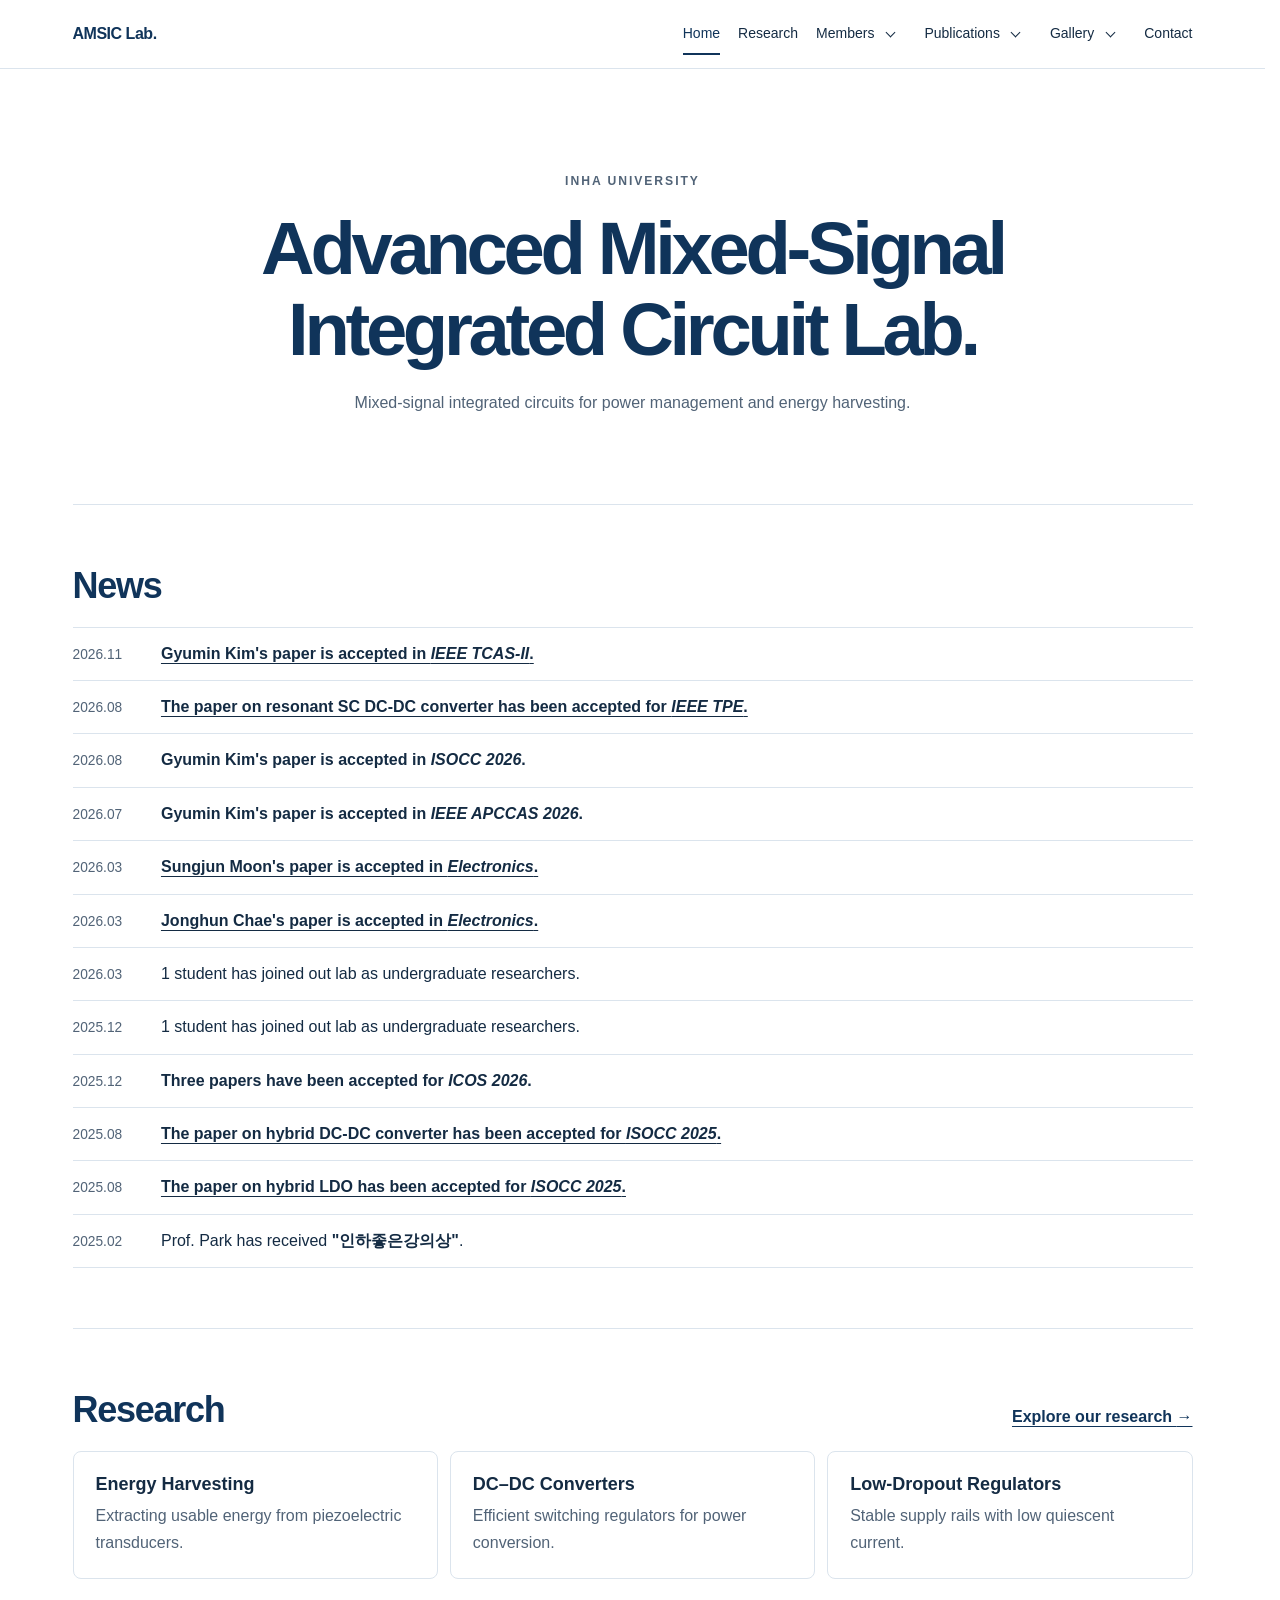
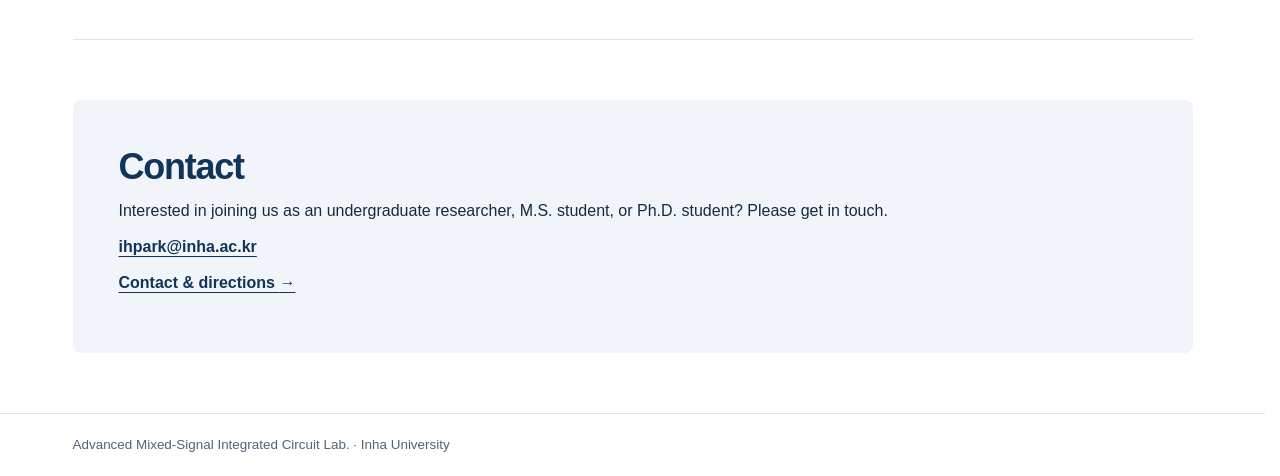
==== index.html @ ea9d86cf "Update index.html" ====
<!doctype html>
<html lang="en">
<head>
  <meta charset="utf-8">
  <meta name="viewport" content="width=device-width, initial-scale=1">
  <title>Advanced Mixed-Signal Integrated Circuit Lab. | Inha University</title>
  <!-- styles.css는 모든 페이지의 디자인, menu.js는 드롭다운 닫기 동작을 담당합니다. -->
  <link rel="stylesheet" href="styles.css">
  <script src="menu.js" defer></script>
</head>
<body>
  <a class="skip-link" href="#main">Skip to content</a>
  <!-- 공통 상단 메뉴. 메뉴를 바꿀 때는 각 HTML의 이 부분을 함께 수정하세요. -->
  <header class="header">
    <div class="container header-inner">
      <a class="brand" href="index.html">AMSIC Lab.</a>
      <nav class="nav" aria-label="Main navigation">
        <a href="index.html" class="nav-link is-active" aria-current="page">Home</a>
        <a href="research.html" class="nav-link">Research</a>
          <!-- 메뉴 이름의 href는 기본 페이지, details 안의 링크는 화살표를 눌렀을 때 나오는 목록입니다. -->
          <div class="nav-group">
            <a href="professor.html" class="nav-link">Members</a>
            <details>
              <summary aria-label="Members submenu"></summary>
              <div class="dropdown">
              <a href="professor.html">Professor</a>
              <a href="students.html">Students</a>
              <a href="alumni.html">Alumni</a>
              </div>
            </details>
          </div>
          <div class="nav-group">
            <a href="papers.html" class="nav-link">Publications</a>
            <details>
              <summary aria-label="Publications submenu"></summary>
              <div class="dropdown">
              <a href="papers.html">Papers</a>
              <a href="patents.html">Patents</a>
              </div>
            </details>
          </div>
          <div class="nav-group">
            <a href="team-gallery.html" class="nav-link">Gallery</a>
            <details>
              <summary aria-label="Gallery submenu"></summary>
              <div class="dropdown">
              <a href="team-gallery.html">Team Gallery</a>
              <a href="chip-gallery.html">Chip Gallery</a>
              </div>
            </details>
          </div>
        <a class="nav-link" href="contact.html">Contact</a>
      </nav>
    </div>
  </header>

  <main id="main">
    <!-- 홈 첫 화면. h1은 연구실 이름, br은 줄바꿈, 아래 p는 한 줄 소개입니다. -->
    <section class="hero" aria-labelledby="lab-title">
      <div class="container">
        <p class="affiliation">Inha University</p>
        <h1 id="lab-title">Advanced Mixed-Signal<br>Integrated Circuit Lab.</h1>
        <p class="intro">Mixed-signal integrated circuits for power management and energy harvesting.</p>
      </div>
    </section>

    <section class="container section" aria-labelledby="news-title">
      <div class="section-heading"><h2 id="news-title">News</h2></div>
      <!-- ★★★★★★★★★★★★★★★★ News 수정 위치 ★★★★★★★★★★★★★★★★
          <li>가 news의 한 줄입니다. 
          소식으로 바꿀 때 아래 <li>부터 </li>까지 복사해서 맨 위에 추가하면 됩니다. 
          <span>은 날짜, href=""는 연결주소, 글자에서 볼드체는 <strong>, 기울임은 <em> 입니다. -->
      <ul class="news">
        
        <li>
          <span>2026.11</span>
          <a href="https://ieeexplore.ieee.org/document/11782431"
             target="_blank"
             rel="noopener noreferrer">
            <strong>Gyumin Kim's paper is accepted in <em>IEEE TCAS-II</em>.</strong>
          </a>
        </li>
      
        <li>
          <span>2026.08</span>
          <a href="https://ieeexplore.ieee.org/document/11662140"
             target="_blank"
             rel="noopener noreferrer">
            <strong>The paper on resonant SC DC-DC converter has been accepted for <em>IEEE TPE</em>.</strong>
          </a>
        </li>
      
        <li>
          <span>2026.08</span>
          <!-- <a href="https://www.google.com/"
             target="_blank"
             rel="noopener noreferrer">  -->
            <strong>Gyumin Kim's paper is accepted in <em>ISOCC 2026</em>.</strong>
          </a>
        </li>

        <li>
          <span>2026.07</span>
          <!-- <a href="https://www.google.com/"
             target="_blank"
             rel="noopener noreferrer">  -->
            <strong>Gyumin Kim's paper is accepted in <em>IEEE APCCAS 2026</em>.</strong>
          </a>
        </li>

        <li>
          <span>2026.03</span>
          <a href="https://www.mdpi.com/2079-9292/15/6/1304"
             target="_blank"
             rel="noopener noreferrer">
            <strong>Sungjun Moon's paper is accepted in <em>Electronics</em>.</strong>
          </a>
        </li>

        <li>
          <span>2026.03</span>
          <a href="https://www.mdpi.com/2079-9292/15/6/1190"
             target="_blank"
             rel="noopener noreferrer">
            <strong>Jonghun Chae's paper is accepted in <em>Electronics</em>.</strong>
          </a>
        </li>

        <li>
          <span>2026.03</span>
            1 student has joined out lab as undergraduate researchers.
          </a>
        </li>

        <li>
          <span>2025.12</span>
            1 student has joined out lab as undergraduate researchers.
          </a>
        </li>

        <li>
          <span>2025.12</span>
          <!-- <a href="https://www.google.com/"
             target="_blank"
             rel="noopener noreferrer">  -->
            <strong>Three papers have been accepted for <em>ICOS 2026</em>.</strong>
          </a>
        </li>

        <li>
          <span>2025.08</span>
          <a href="https://ieeexplore.ieee.org/document/11329753"
             target="_blank"
             rel="noopener noreferrer">
            <strong>The paper on hybrid DC-DC converter has been accepted for <em>ISOCC 2025</em>.</strong>
          </a>
        </li>
        
        <li>
          <span>2025.08</span>
          <a href="https://ieeexplore.ieee.org/document/11330020"
             target="_blank"
             rel="noopener noreferrer">
            <strong>The paper on hybrid LDO has been accepted for <em>ISOCC 2025</em>.</strong>
          </a>
        </li>

        <li>
          <span>2025.02</span>
          <!-- <a href="https://www.google.com/"
             target="_blank"
             rel="noopener noreferrer">  -->
            Prof. Park has received <strong>"인하좋은강의상"</strong>.
          </a>
        </li>

      </ul>
      <!-- ★★★★★★★★★★★★★★★★★★★ 끝 ★★★★★★★★★★★★★★★★★★★ -->
    </section>

    <!-- 홈의 연구 요약 카드. href의 # 뒤 이름은 research.html 안의 해당 연구 주제 id와 일치해야 합니다. -->
    <section class="container section" aria-labelledby="research-title">
      <div class="section-heading">
        <h2 id="research-title">Research</h2>
        <a href="research.html">Explore our research <span aria-hidden="true">→</span></a>
      </div>
      <div class="topics">
        <a class="topic" href="research.html#energy-harvesting">
          <h3>Energy Harvesting</h3>
          <p>Extracting usable energy from piezoelectric transducers.</p>
        </a>
        <a class="topic" href="research.html#dc-dc">
          <h3>DC–DC Converters</h3>
          <p>Efficient switching regulators for power conversion.</p>
        </a>
        <a class="topic" href="research.html#ldo">
          <h3>Low-Dropout Regulators</h3>
          <p>Stable supply rails with low quiescent current.</p>
        </a>
      </div>
    </section>

    <!-- 연락처를 수정할 때 mailto: 뒤 주소와 화면에 보이는 주소를 함께 바꾸세요. -->
    <section id="contact" class="container section" aria-labelledby="contact-title">
      <div class="contact-panel">
        <h2 id="contact-title">Contact</h2>
        <p>Interested in joining us as an undergraduate researcher, M.S. student, or Ph.D. student? Please get in touch.</p>
        <a href="mailto:ihpark@inha.ac.kr">ihpark@inha.ac.kr</a>
        <p><a href="contact.html">Contact &amp; directions <span aria-hidden="true">→</span></a></p>
      </div>
    </section>
  </main>

  <footer>
    <div class="container">Advanced Mixed-Signal Integrated Circuit Lab. · Inha University</div>
  </footer>
</body>
</html>
---- styles.css ----
/* 모든 페이지의 공통 디자인입니다. 색은 아래 값을 바꾸면 됩니다. */
:root {
  --navy: #10345a;
  --banner: #13293d;
  --ink: #142b43;
  --muted: #516377;
  --line: #dbe4ed;
  --tint: #f1f5f9;
  --white: #fff;
  --width: 1120px;
}

/* 스크롤바 유무에 따라 로고와 메뉴가 움직이지 않도록 자리를 확보합니다. */
html { scrollbar-gutter: stable; }

* { box-sizing: border-box; }
body {
  margin: 0;
  min-height: 100vh;
  display: flex;
  flex-direction: column;
  color: var(--ink);
  background: var(--white);
  font: 1rem/1.65 Inter, Arial, sans-serif;
}
main { flex: 1; }
a { color: inherit; text-underline-offset: 4px; }
a:focus-visible, summary:focus-visible { outline: 2px solid var(--navy); outline-offset: 3px; }
h1, h2, h3, p, figure { margin: 0; }
h1, h2, h3 { line-height: 1.15; }
h2 { color: var(--navy); font-size: clamp(1.55rem, 3vw, 2.25rem); letter-spacing: -.035em; }
h3 { font-size: 1.125rem; }
.container { width: min(var(--width), calc(100% - 48px)); margin-inline: auto; }
.reading { max-width: 850px; }
.skip-link { position: fixed; z-index: 5; top: 8px; left: 8px; padding: 8px 14px; background: white; transform: translateY(-160%); }
.skip-link:focus { transform: none; }

/* 상단 메뉴. is-active는 현재 메뉴에 밑줄을 표시합니다. */
.header { position: relative; z-index: 2; border-bottom: 1px solid var(--line); background: white; }
.header-inner { display: flex; align-items: center; justify-content: space-between; min-height: 68px; gap: 8px 24px; }
.brand { color: var(--navy); font-weight: 750; letter-spacing: -.03em; text-decoration: none; white-space: nowrap; }
.nav { display: flex; flex-wrap: wrap; align-items: center; gap: 0 18px; font-size: .875rem; }
.nav-group { display: flex; align-items: center; position: relative; }
.nav-link {
  display: inline-flex;
  align-items: center;
  min-height: 42px;
  text-decoration: none;
  background: linear-gradient(var(--navy), var(--navy)) left bottom / 0 2px no-repeat;
  transition: background-size 160ms ease;
}
.nav-link:hover, .nav-link.is-active { background-size: 100% 2px; }
/* 선택 메뉴의 글자 폭을 유지하고 밑줄로 현재 위치를 표시합니다. */
.nav-link.is-active { color: var(--navy); font-weight: 400; }
.nav summary {
  display: grid;
  place-items: center;
  min-width: 32px;
  min-height: 42px;
  border-radius: 4px;
  list-style: none;
  cursor: pointer;
}
.nav summary::-webkit-details-marker { display: none; }
.nav summary:hover, .nav details[open] summary { background-color: var(--tint); }
.nav summary::after {
  content: "";
  width: 6px;
  height: 6px;
  border: solid currentColor;
  border-width: 0 1px 1px 0;
  transform: translateY(-2px) rotate(45deg);
  transition: transform 160ms ease;
}
.nav details[open] summary::after { transform: translateY(1px) rotate(225deg); }
.dropdown {
  position: absolute;
  top: 100%;
  right: 0;
  min-width: 148px;
  padding: 5px;
  border: 1px solid var(--line);
  border-radius: 7px;
  background: white;
  box-shadow: 0 8px 24px #10345a15;
}
.nav details[open] .dropdown { animation: enter 160ms ease-out; }
.dropdown a { display: block; padding: 8px 10px; border-radius: 4px; text-decoration: none; white-space: nowrap; }
.dropdown a:hover, .dropdown a[aria-current="page"] { background: var(--tint); color: var(--navy); }

/* hero는 홈 첫 화면, banner는 Research 같은 하위 페이지의 네이비 제목 영역입니다. */
.hero, .banner { text-align: center; }
.hero { padding: clamp(65px, 8vw, 112px) 0 clamp(54px, 7vw, 88px); }
.affiliation { margin-bottom: 18px; color: var(--muted); font-size: .76rem; font-weight: 700; letter-spacing: .16em; text-transform: uppercase; }
.hero h1 { color: var(--navy); font-size: clamp(2.3rem, 5.8vw, 4.75rem); letter-spacing: -.058em; line-height: 1.08; }
.intro { max-width: 560px; margin: 20px auto 0; color: var(--muted); }
.banner { padding: clamp(53px, 7vw, 91px) 0; background: var(--banner); color: white; }
.banner h1 { font-size: clamp(2.6rem, 6vw, 4.25rem); letter-spacing: -.045em; }
.banner h1, .hero .container { animation: enter 600ms ease-out; }
/* 제목과 드롭다운이 나타나는 효과. 위 animation 속성의 ms 값을 바꾸면 길이가 달라집니다. */
@keyframes enter {
  from { opacity: .45; transform: translateY(5px); }
  to { opacity: 1; transform: translateY(0); }
}

/* 홈 본문. News, Research 카드, Contact 영역에 공통 여백을 적용합니다. */
.section { padding-block: clamp(36px, 5vw, 60px); border-top: 1px solid var(--line); }
.section-heading { display: flex; align-items: baseline; justify-content: space-between; flex-wrap: wrap; gap: 8px 16px; margin-bottom: 20px; }
.section-heading a, .contact-panel a { color: var(--navy); font-weight: 700; }
.news { list-style: none; margin: 0; padding: 0; }
.news li { padding-block: 13px; border-bottom: 1px solid var(--line); }
.news li:first-child { border-top: 1px solid var(--line); }
.news li > span { display: inline-block; min-width: 84px; color: var(--muted); font-size: .86rem; }
.news a:hover { color: var(--navy); }
.topics { display: grid; grid-template-columns: repeat(3, minmax(0, 1fr)); gap: 12px; }
.topic { display: block; padding: 22px; border: 1px solid var(--line); border-radius: 8px; text-decoration: none; transition: background-color 160ms ease, transform 160ms ease; }
.topic:hover { transform: translateY(-2px); background: var(--tint); }
.topic p, .copy { margin-top: 9px; color: var(--muted); }
.contact-panel { padding: clamp(23px, 5vw, 46px); border-radius: 8px; background: var(--tint); }
.contact-panel p { margin: 10px 0; }

/* 하위 페이지 본문. subnav는 본문 상단의 페이지 이동 버튼입니다. */
.page-content { padding-block: clamp(34px, 6vw, 68px); }
.page-content > h2 { margin-bottom: 14px; }
.page-content > p { color: var(--muted); }
.subnav { display: flex; gap: 8px; flex-wrap: wrap; margin-bottom: 32px; }
.subnav a { padding: 7px 13px; border: 1px solid var(--line); border-radius: 5px; font-size: .9rem; text-decoration: none; }
.subnav a:hover { background: var(--tint); }
.subnav a[aria-current="page"] { background: var(--navy); color: white; border-color: var(--navy); }
.entry { padding-block: 25px; border-top: 1px solid var(--line); }
.entry h2 { font-size: clamp(1.28rem, 2.5vw, 1.65rem); }
.entry p { margin-top: 9px; color: var(--muted); }
.research-list { margin-top: 30px; }
.media-slot { display: grid; place-items: center; min-height: 155px; margin-top: 16px; padding: 20px; border: 1px dashed #b7c6d6; border-radius: 7px; color: var(--muted); background: var(--tint); text-align: center; }
.media-slot img { display: block; width: 100%; height: auto; }
.media-slot figcaption { margin-top: 8px; }
footer { padding-block: 20px; border-top: 1px solid var(--line); color: var(--muted); font-size: .84rem; }

/* 화면이 좁으면 상단 메뉴가 줄바꿈되고 연구 카드가 한 열로 바뀝니다. */
@media (max-width: 720px) {
  .container { width: calc(100% - 32px); }
  .header-inner { flex-direction: column; align-items: flex-start; justify-content: center; padding-block: 10px; gap: 2px; }
  .nav { gap: 0 10px; font-size: .83rem; }
  .nav-group:first-of-type .dropdown { left: 0; right: auto; }
  .topics { grid-template-columns: 1fr; }
}
/* 사용자가 기기에서 동작 줄이기를 켜면 전환 효과를 끕니다. */
@media (prefers-reduced-motion: reduce) {
  *, *::before, *::after { animation: none !important; transition: none !important; }
}
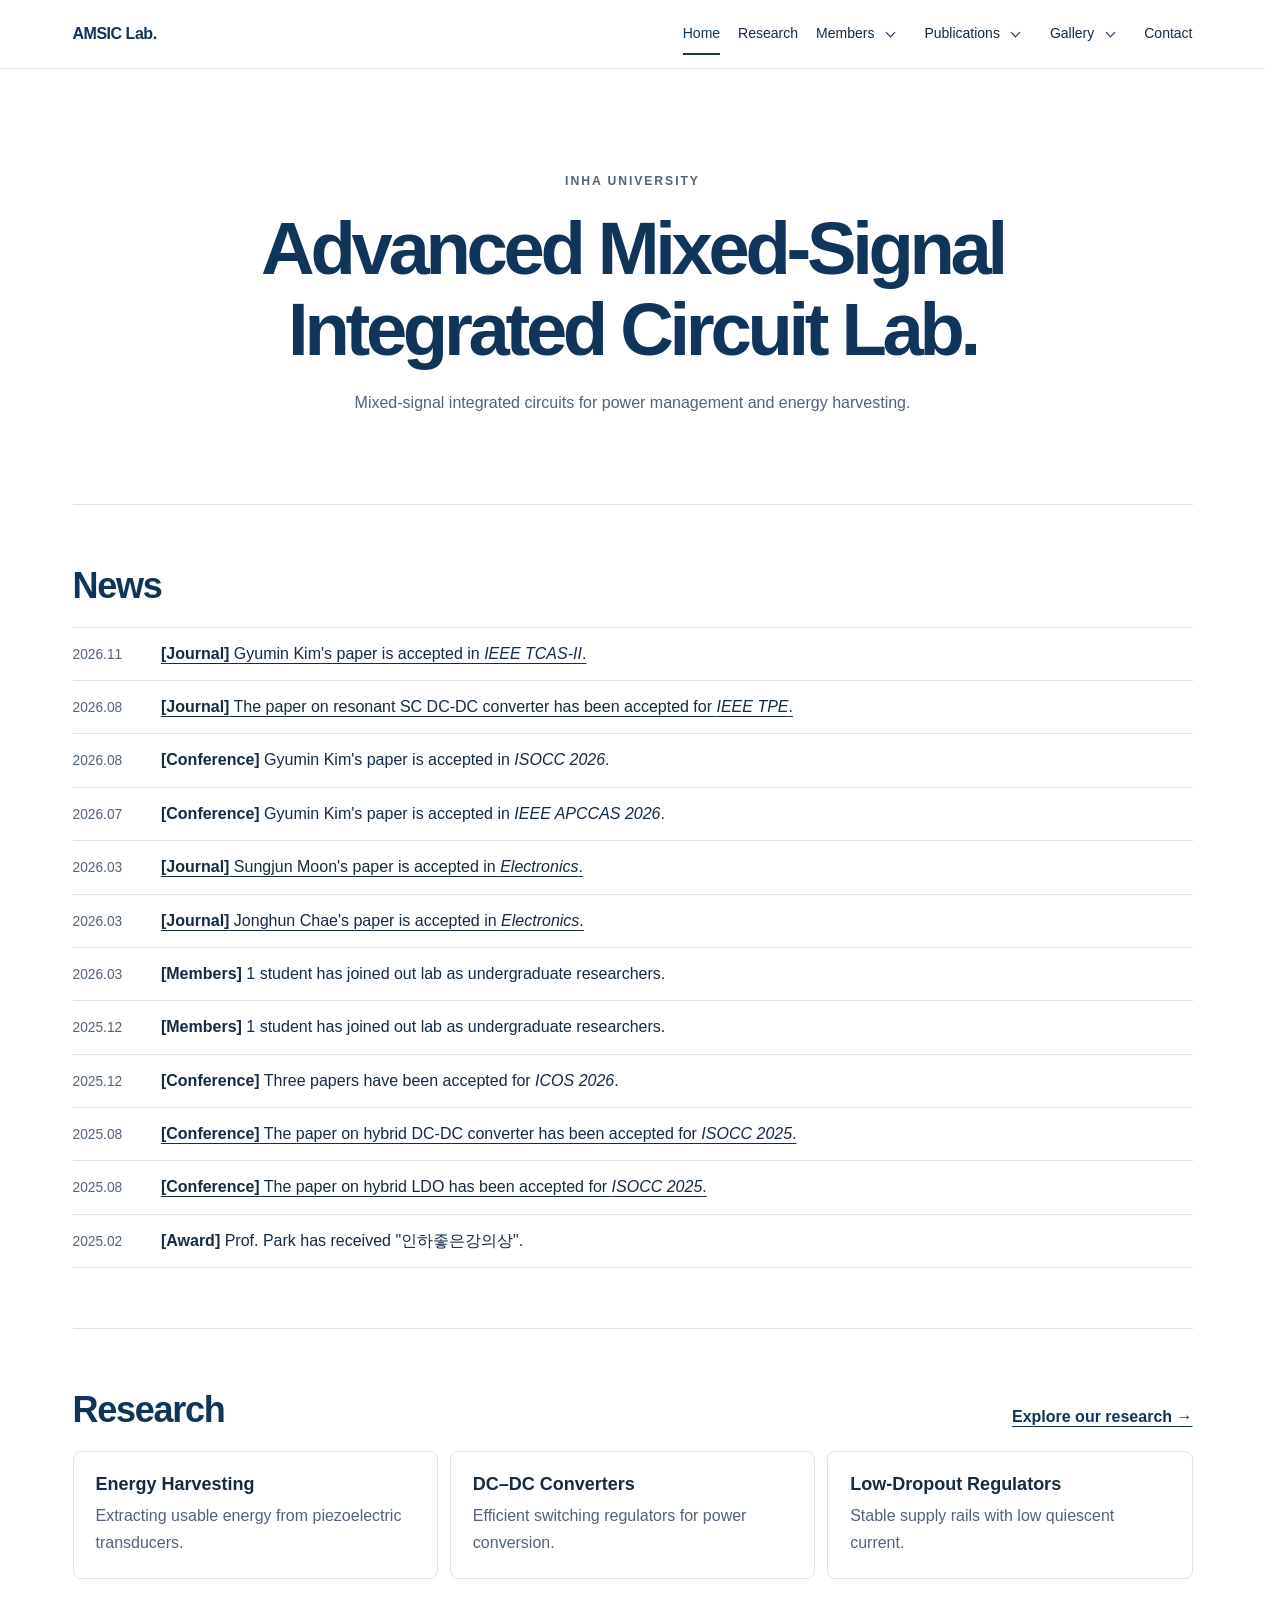
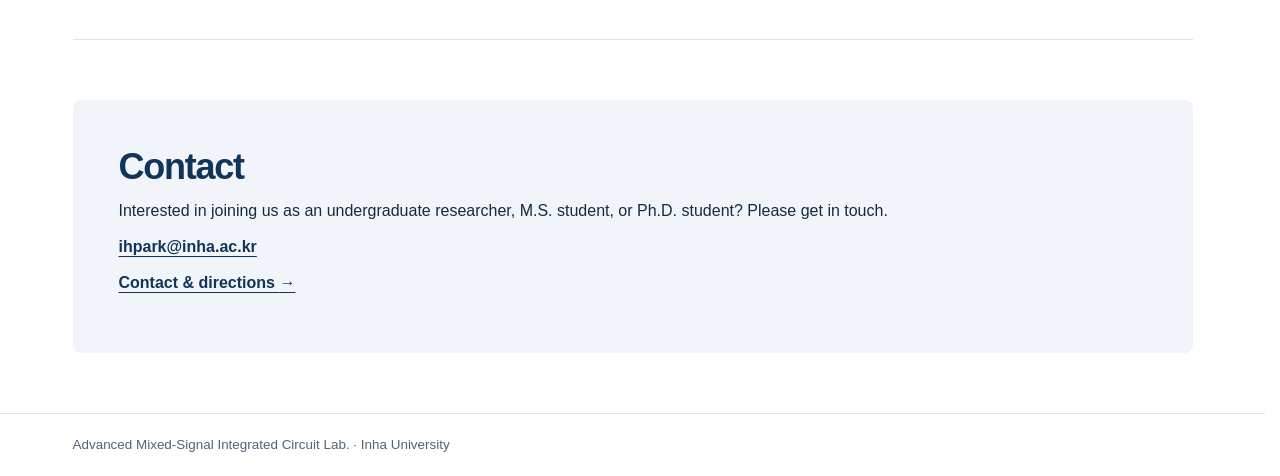
==== commit da4e868e: "Update index.html" ====
--- a/index.html
+++ b/index.html
@@ -77,7 +77,8 @@
           <a href="https://ieeexplore.ieee.org/document/11782431"
              target="_blank"
              rel="noopener noreferrer">
-            <strong>Gyumin Kim's paper is accepted in <em>IEEE TCAS-II</em>.</strong>
+            <strong>[Journal]</strong>
+            Gyumin Kim's paper is accepted in <em>IEEE TCAS-II</em>.
           </a>
         </li>
       
@@ -86,7 +87,8 @@
           <a href="https://ieeexplore.ieee.org/document/11662140"
              target="_blank"
              rel="noopener noreferrer">
-            <strong>The paper on resonant SC DC-DC converter has been accepted for <em>IEEE TPE</em>.</strong>
+            <strong>[Journal]</strong>
+            The paper on resonant SC DC-DC converter has been accepted for <em>IEEE TPE</em>.
           </a>
         </li>
       
@@ -95,7 +97,8 @@
           <!-- <a href="https://www.google.com/"
              target="_blank"
              rel="noopener noreferrer">  -->
-            <strong>Gyumin Kim's paper is accepted in <em>ISOCC 2026</em>.</strong>
+            <strong>[Conference]</strong>
+            Gyumin Kim's paper is accepted in <em>ISOCC 2026</em>.
           </a>
         </li>
 
@@ -104,7 +107,8 @@
           <!-- <a href="https://www.google.com/"
              target="_blank"
              rel="noopener noreferrer">  -->
-            <strong>Gyumin Kim's paper is accepted in <em>IEEE APCCAS 2026</em>.</strong>
+            <strong>[Conference]</strong>
+            Gyumin Kim's paper is accepted in <em>IEEE APCCAS 2026</em>.
           </a>
         </li>
 
@@ -113,7 +117,8 @@
           <a href="https://www.mdpi.com/2079-9292/15/6/1304"
              target="_blank"
              rel="noopener noreferrer">
-            <strong>Sungjun Moon's paper is accepted in <em>Electronics</em>.</strong>
+            <strong>[Journal]</strong>
+            Sungjun Moon's paper is accepted in <em>Electronics</em>.
           </a>
         </li>
 
@@ -122,18 +127,21 @@
           <a href="https://www.mdpi.com/2079-9292/15/6/1190"
              target="_blank"
              rel="noopener noreferrer">
-            <strong>Jonghun Chae's paper is accepted in <em>Electronics</em>.</strong>
+            <strong>[Journal]</strong>
+            Jonghun Chae's paper is accepted in <em>Electronics</em>.
           </a>
         </li>
 
         <li>
           <span>2026.03</span>
+            <strong>[Members]</strong>
             1 student has joined out lab as undergraduate researchers.
           </a>
         </li>
 
         <li>
           <span>2025.12</span>
+            <strong>[Members]</strong>
             1 student has joined out lab as undergraduate researchers.
           </a>
         </li>
@@ -143,7 +151,8 @@
           <!-- <a href="https://www.google.com/"
              target="_blank"
              rel="noopener noreferrer">  -->
-            <strong>Three papers have been accepted for <em>ICOS 2026</em>.</strong>
+            <strong>[Conference]</strong>
+            Three papers have been accepted for <em>ICOS 2026</em>.
           </a>
         </li>
 
@@ -152,7 +161,8 @@
           <a href="https://ieeexplore.ieee.org/document/11329753"
              target="_blank"
              rel="noopener noreferrer">
-            <strong>The paper on hybrid DC-DC converter has been accepted for <em>ISOCC 2025</em>.</strong>
+            <strong>[Conference]</strong>
+            The paper on hybrid DC-DC converter has been accepted for <em>ISOCC 2025</em>.
           </a>
         </li>
         
@@ -161,7 +171,8 @@
           <a href="https://ieeexplore.ieee.org/document/11330020"
              target="_blank"
              rel="noopener noreferrer">
-            <strong>The paper on hybrid LDO has been accepted for <em>ISOCC 2025</em>.</strong>
+            <strong>[Conference]</strong>
+            The paper on hybrid LDO has been accepted for <em>ISOCC 2025</em>.
           </a>
         </li>
 
@@ -170,7 +181,8 @@
           <!-- <a href="https://www.google.com/"
              target="_blank"
              rel="noopener noreferrer">  -->
-            Prof. Park has received <strong>"인하좋은강의상"</strong>.
+            <strong>[Award]</strong>
+            Prof. Park has received "인하좋은강의상".
           </a>
         </li>
 
--- a/styles.css
+++ b/styles.css
@@ -36,7 +36,7 @@
 .skip-link:focus { transform: none; }
 
 /* 상단 메뉴. is-active는 현재 메뉴에 밑줄을 표시합니다. */
-.header { position: relative; z-index: 2; border-bottom: 1px solid var(--line); background: white; }
+.header { position: sticky; top: 0; z-index: 100; border-bottom: 1px solid var(--line); background: white; }
 .header-inner { display: flex; align-items: center; justify-content: space-between; min-height: 68px; gap: 8px 24px; }
 .brand { color: var(--navy); font-weight: 750; letter-spacing: -.03em; text-decoration: none; white-space: nowrap; }
 .nav { display: flex; flex-wrap: wrap; align-items: center; gap: 0 18px; font-size: .875rem; }
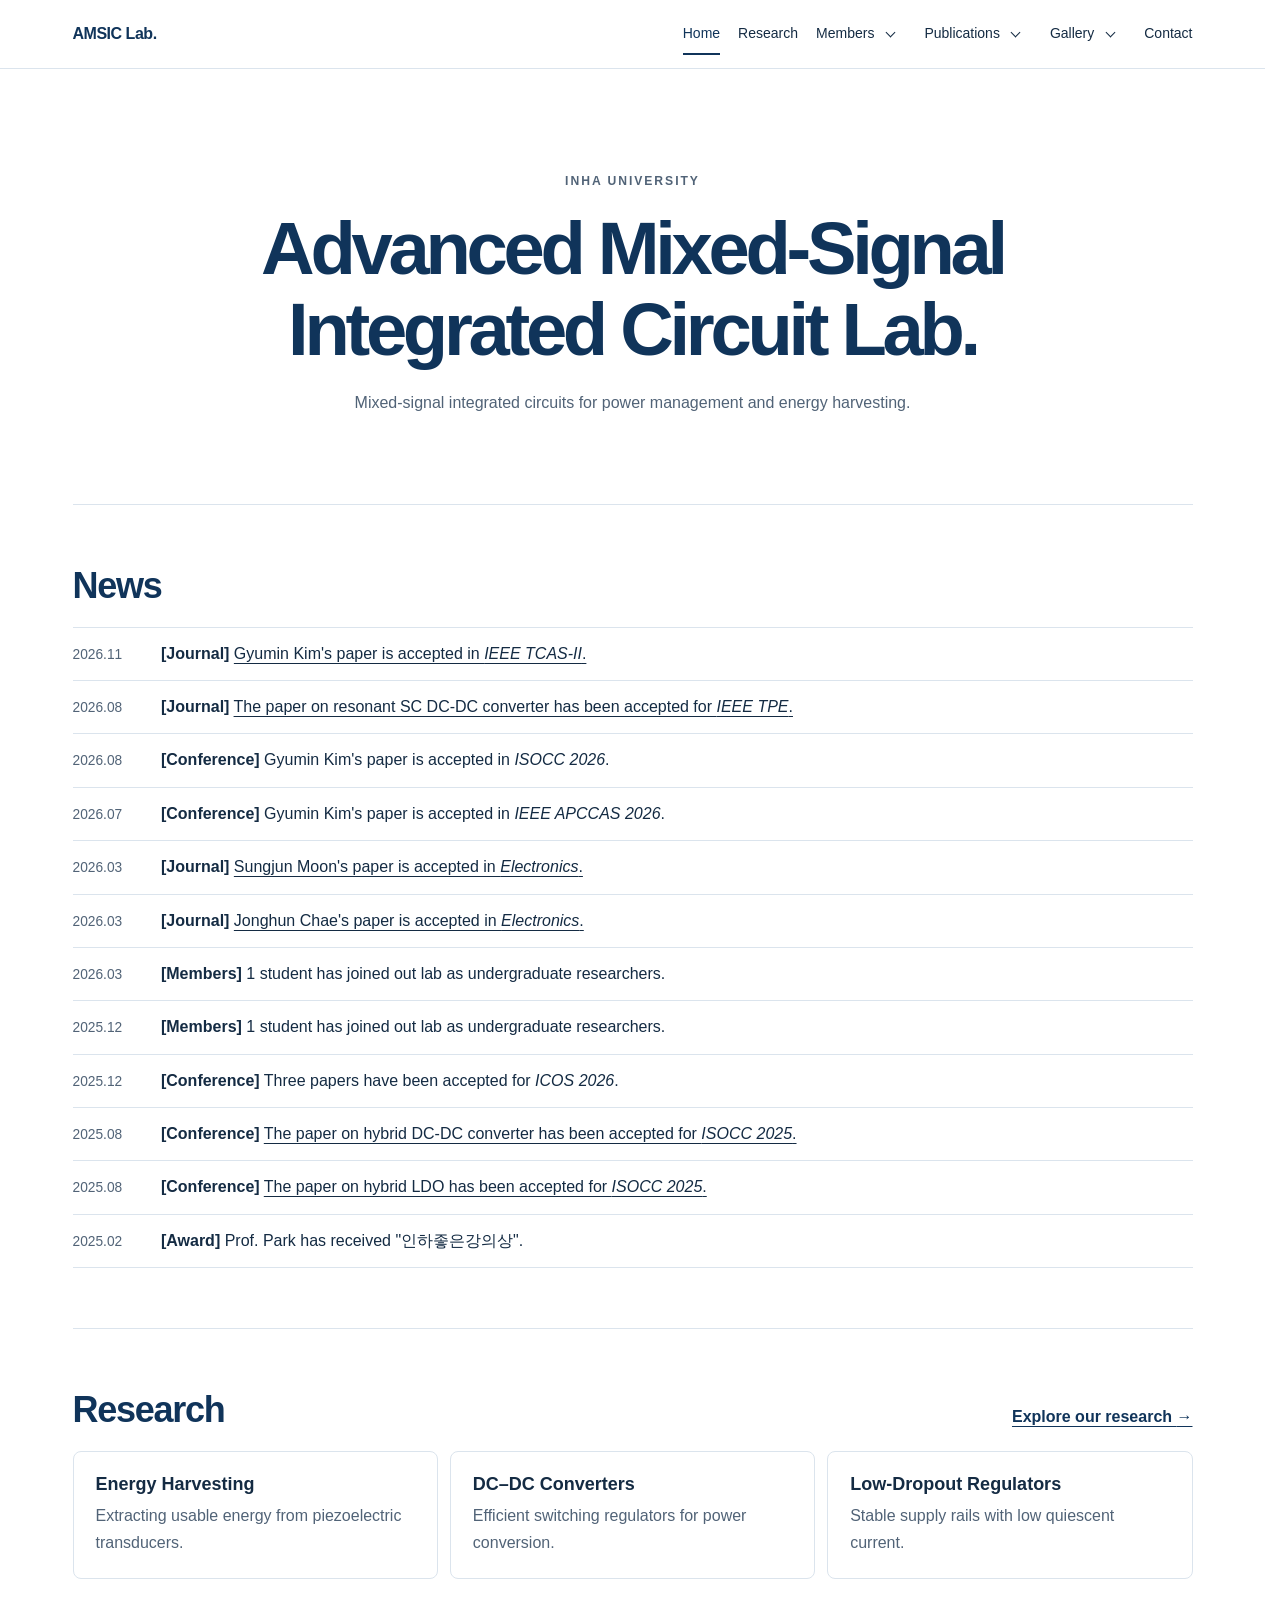
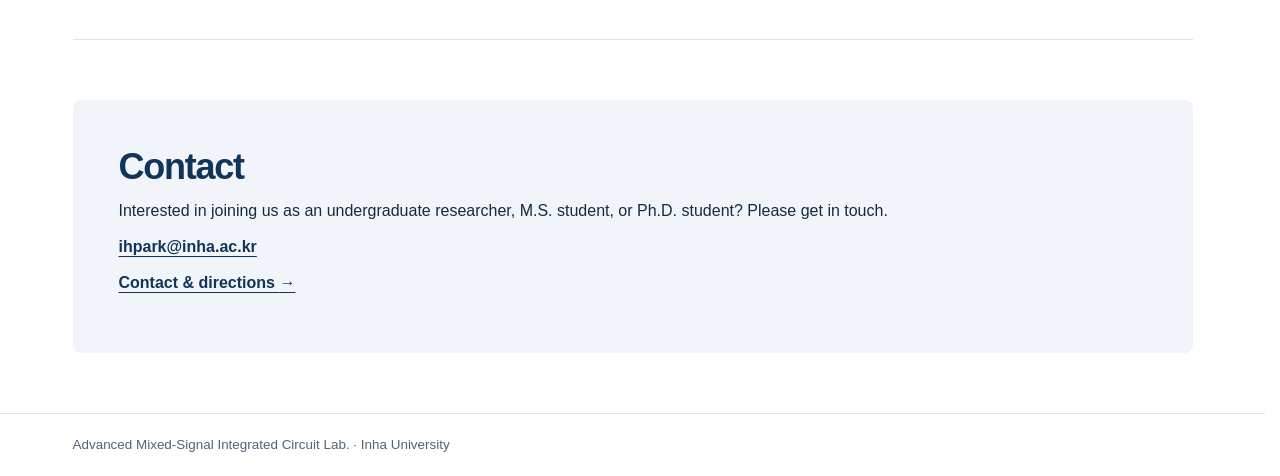
==== commit 97c99ebd: "Update index.html" ====
--- a/index.html
+++ b/index.html
@@ -74,60 +74,60 @@
         
         <li>
           <span>2026.11</span>
+            <strong>[Journal]</strong>
           <a href="https://ieeexplore.ieee.org/document/11782431"
              target="_blank"
              rel="noopener noreferrer">
+            Gyumin Kim's paper is accepted in <em>IEEE TCAS-II</em>.
+          </a>
+        </li>
+      
+        <li>
+          <span>2026.08</span>
             <strong>[Journal]</strong>
-            Gyumin Kim's paper is accepted in <em>IEEE TCAS-II</em>.
+          <a href="https://ieeexplore.ieee.org/document/11662140"
+             target="_blank"
+             rel="noopener noreferrer">
+            The paper on resonant SC DC-DC converter has been accepted for <em>IEEE TPE</em>.
           </a>
         </li>
       
         <li>
           <span>2026.08</span>
-          <a href="https://ieeexplore.ieee.org/document/11662140"
-             target="_blank"
-             rel="noopener noreferrer">
-            <strong>[Journal]</strong>
-            The paper on resonant SC DC-DC converter has been accepted for <em>IEEE TPE</em>.
-          </a>
-        </li>
-      
-        <li>
-          <span>2026.08</span>
-          <!-- <a href="https://www.google.com/"
-             target="_blank"
-             rel="noopener noreferrer">  -->
-            <strong>[Conference]</strong>
+            <strong>[Conference]</strong>          
+          <!-- <a href="https://www.google.com/"
+             target="_blank"
+             rel="noopener noreferrer">  -->
             Gyumin Kim's paper is accepted in <em>ISOCC 2026</em>.
           </a>
         </li>
 
         <li>
           <span>2026.07</span>
-          <!-- <a href="https://www.google.com/"
-             target="_blank"
-             rel="noopener noreferrer">  -->
-            <strong>[Conference]</strong>
+            <strong>[Conference]</strong>          
+          <!-- <a href="https://www.google.com/"
+             target="_blank"
+             rel="noopener noreferrer">  -->
             Gyumin Kim's paper is accepted in <em>IEEE APCCAS 2026</em>.
           </a>
         </li>
 
         <li>
           <span>2026.03</span>
+            <strong>[Journal]</strong>          
           <a href="https://www.mdpi.com/2079-9292/15/6/1304"
              target="_blank"
              rel="noopener noreferrer">
-            <strong>[Journal]</strong>
             Sungjun Moon's paper is accepted in <em>Electronics</em>.
           </a>
         </li>
 
         <li>
           <span>2026.03</span>
+            <strong>[Journal]</strong>          
           <a href="https://www.mdpi.com/2079-9292/15/6/1190"
              target="_blank"
              rel="noopener noreferrer">
-            <strong>[Journal]</strong>
             Jonghun Chae's paper is accepted in <em>Electronics</em>.
           </a>
         </li>
@@ -148,30 +148,30 @@
 
         <li>
           <span>2025.12</span>
-          <!-- <a href="https://www.google.com/"
-             target="_blank"
-             rel="noopener noreferrer">  -->
-            <strong>[Conference]</strong>
+            <strong>[Conference]</strong>          
+          <!-- <a href="https://www.google.com/"
+             target="_blank"
+             rel="noopener noreferrer">  -->
             Three papers have been accepted for <em>ICOS 2026</em>.
           </a>
         </li>
 
         <li>
           <span>2025.08</span>
+            <strong>[Conference]</strong>          
           <a href="https://ieeexplore.ieee.org/document/11329753"
              target="_blank"
              rel="noopener noreferrer">
-            <strong>[Conference]</strong>
             The paper on hybrid DC-DC converter has been accepted for <em>ISOCC 2025</em>.
           </a>
         </li>
         
         <li>
           <span>2025.08</span>
+            <strong>[Conference]</strong>          
           <a href="https://ieeexplore.ieee.org/document/11330020"
              target="_blank"
              rel="noopener noreferrer">
-            <strong>[Conference]</strong>
             The paper on hybrid LDO has been accepted for <em>ISOCC 2025</em>.
           </a>
         </li>
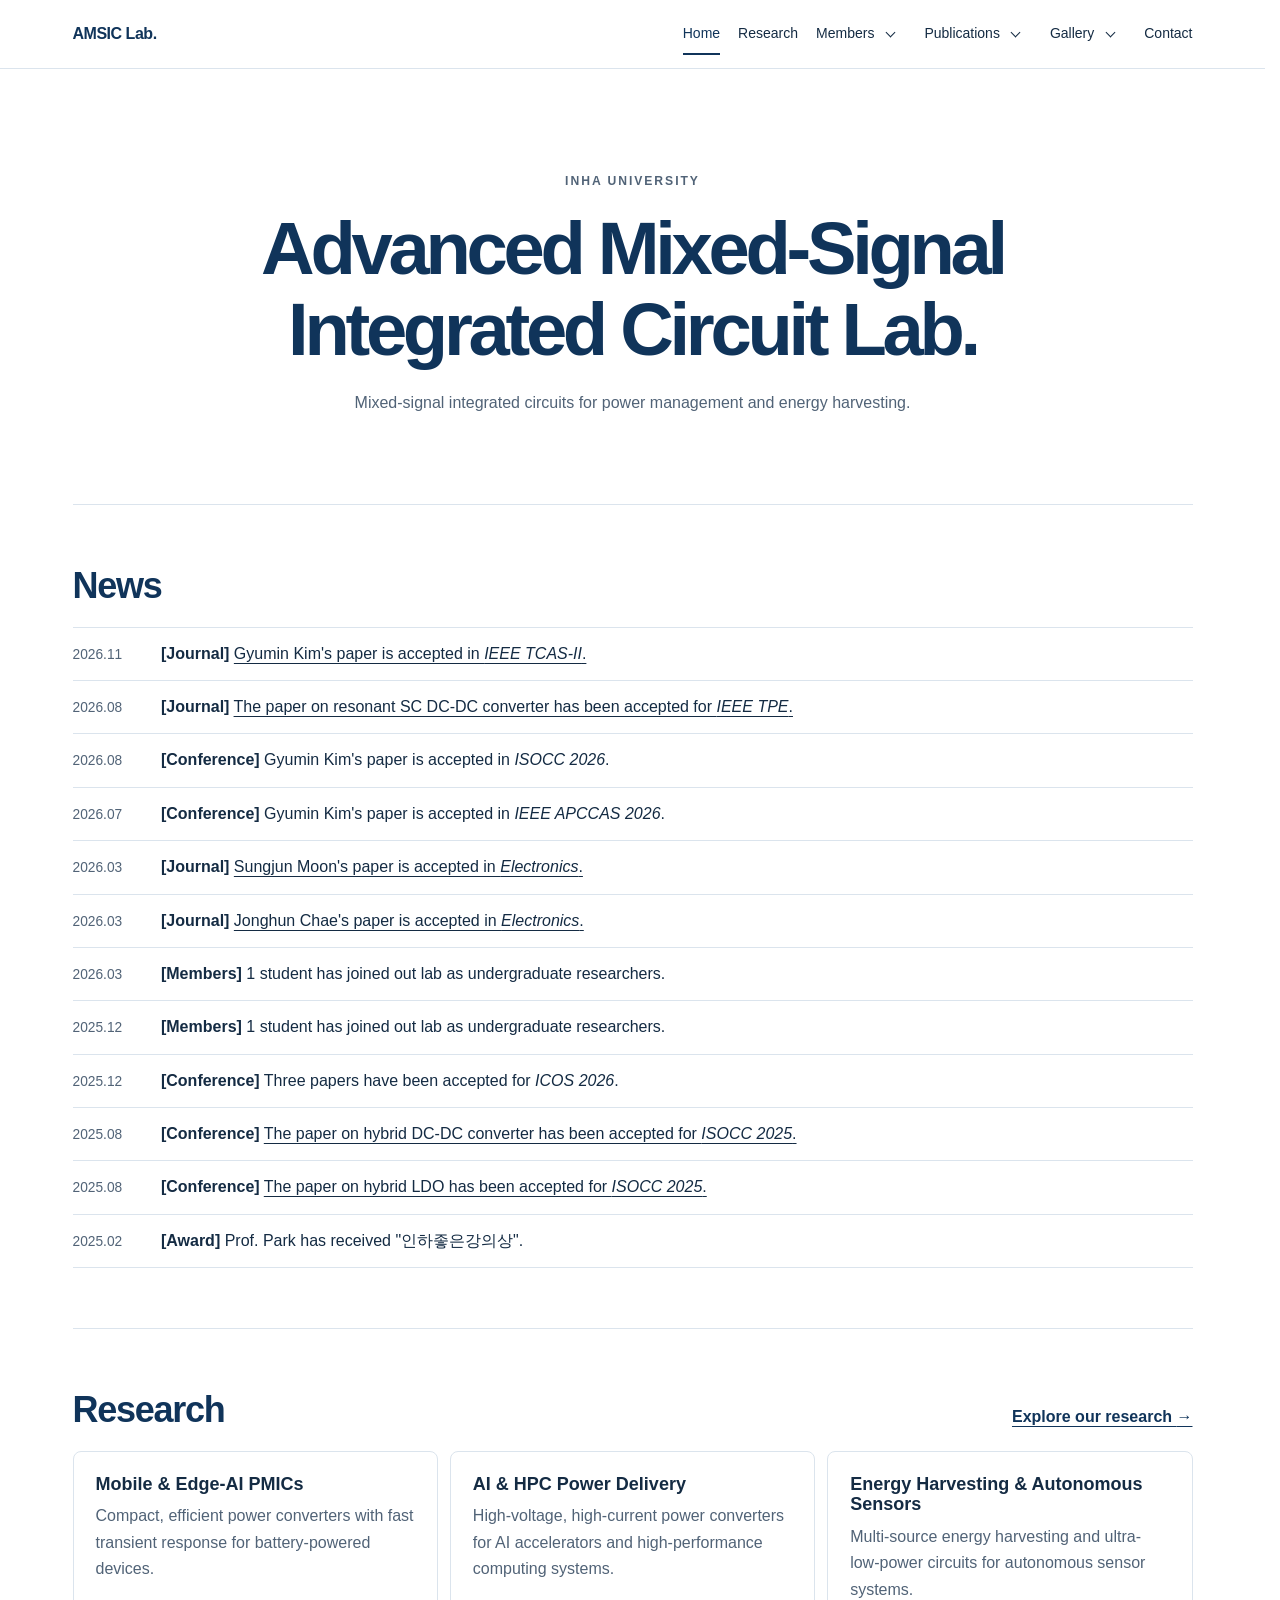
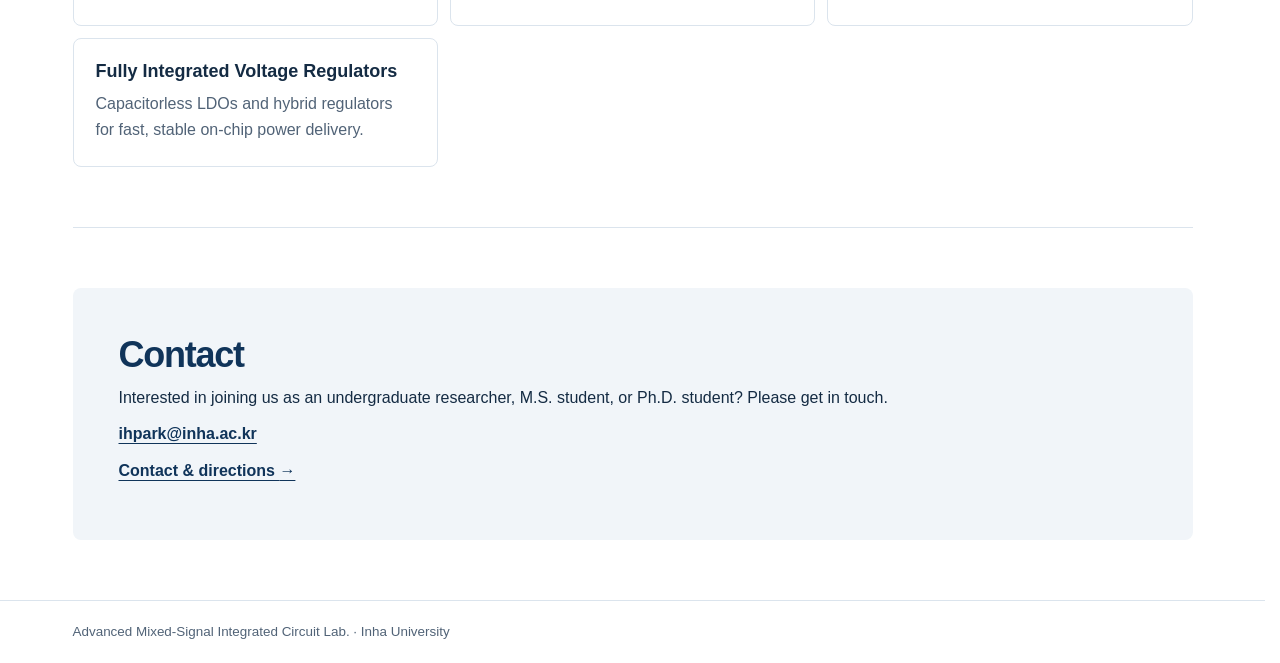
==== commit c1381b0e: "Update index.html" ====
--- a/index.html
+++ b/index.html
@@ -185,33 +185,58 @@
             Prof. Park has received "인하좋은강의상".
           </a>
         </li>
-
+        
+      <!-- ★★★★★★★★★★★★★★★★★★★ 끝 ★★★★★★★★★★★★★★★★★★★ -->
       </ul>
-      <!-- ★★★★★★★★★★★★★★★★★★★ 끝 ★★★★★★★★★★★★★★★★★★★ -->
-    </section>
-
-    <!-- 홈의 연구 요약 카드. href의 # 뒤 이름은 research.html 안의 해당 연구 주제 id와 일치해야 합니다. -->
+    </section>
+
+    
     <section class="container section" aria-labelledby="research-title">
       <div class="section-heading">
         <h2 id="research-title">Research</h2>
         <a href="research.html">Explore our research <span aria-hidden="true">→</span></a>
       </div>
       <div class="topics">
-        <a class="topic" href="research.html#energy-harvesting">
-          <h3>Energy Harvesting</h3>
-          <p>Extracting usable energy from piezoelectric transducers.</p>
-        </a>
-        <a class="topic" href="research.html#dc-dc">
-          <h3>DC–DC Converters</h3>
-          <p>Efficient switching regulators for power conversion.</p>
-        </a>
-        <a class="topic" href="research.html#ldo">
-          <h3>Low-Dropout Regulators</h3>
-          <p>Stable supply rails with low quiescent current.</p>
-        </a>
-      </div>
-    </section>
-
+      <!-- ★★★★★★★★★★★★★★★★ Research 내용 수정 위치 ★★★★★★★★★★★★★★★★
+          href의 # 뒤 이름은 research.html 안의 해당 연구 주제 id와 일치해야, 연구 내용을 눌렀을 때 세부 페이지로 이동됩니다. -->
+        
+      <a class="topic" href="research.html">
+        <h3>Mobile &amp; Edge-AI PMICs</h3>
+        <p>
+          Compact, efficient power converters with fast transient
+          response for battery-powered devices.
+        </p>
+      </a>
+    
+      <a class="topic" href="research.html">
+        <h3>AI &amp; HPC Power Delivery</h3>
+        <p>
+          High-voltage, high-current power converters for AI accelerators
+          and high-performance computing systems.
+        </p>
+      </a>
+    
+      <a class="topic" href="research.html">
+        <h3>Energy Harvesting &amp; Autonomous Sensors</h3>
+        <p>
+          Multi-source energy harvesting and ultra-low-power circuits
+          for autonomous sensor systems.
+        </p>
+      </a>
+    
+      <a class="topic" href="research.html">
+        <h3>Fully Integrated Voltage Regulators</h3>
+        <p>
+          Capacitorless LDOs and hybrid regulators for fast,
+          stable on-chip power delivery.
+        </p>
+      </a>
+        
+      <!-- ★★★★★★★★★★★★★★★★★★★ 끝 ★★★★★★★★★★★★★★★★★★★★★★★ -->
+      </div>
+    </section>
+
+    
     <!-- 연락처를 수정할 때 mailto: 뒤 주소와 화면에 보이는 주소를 함께 바꾸세요. -->
     <section id="contact" class="container section" aria-labelledby="contact-title">
       <div class="contact-panel">
--- a/styles.css
+++ b/styles.css
@@ -148,3 +148,8 @@
 @media (prefers-reduced-motion: reduce) {
   *, *::before, *::after { animation: none !important; transition: none !important; }
 }
+
+/* 새로고침할 때 화면이 조금씩 밀리는 현상 방지 */
+body {
+  overflow-anchor: none;
+}
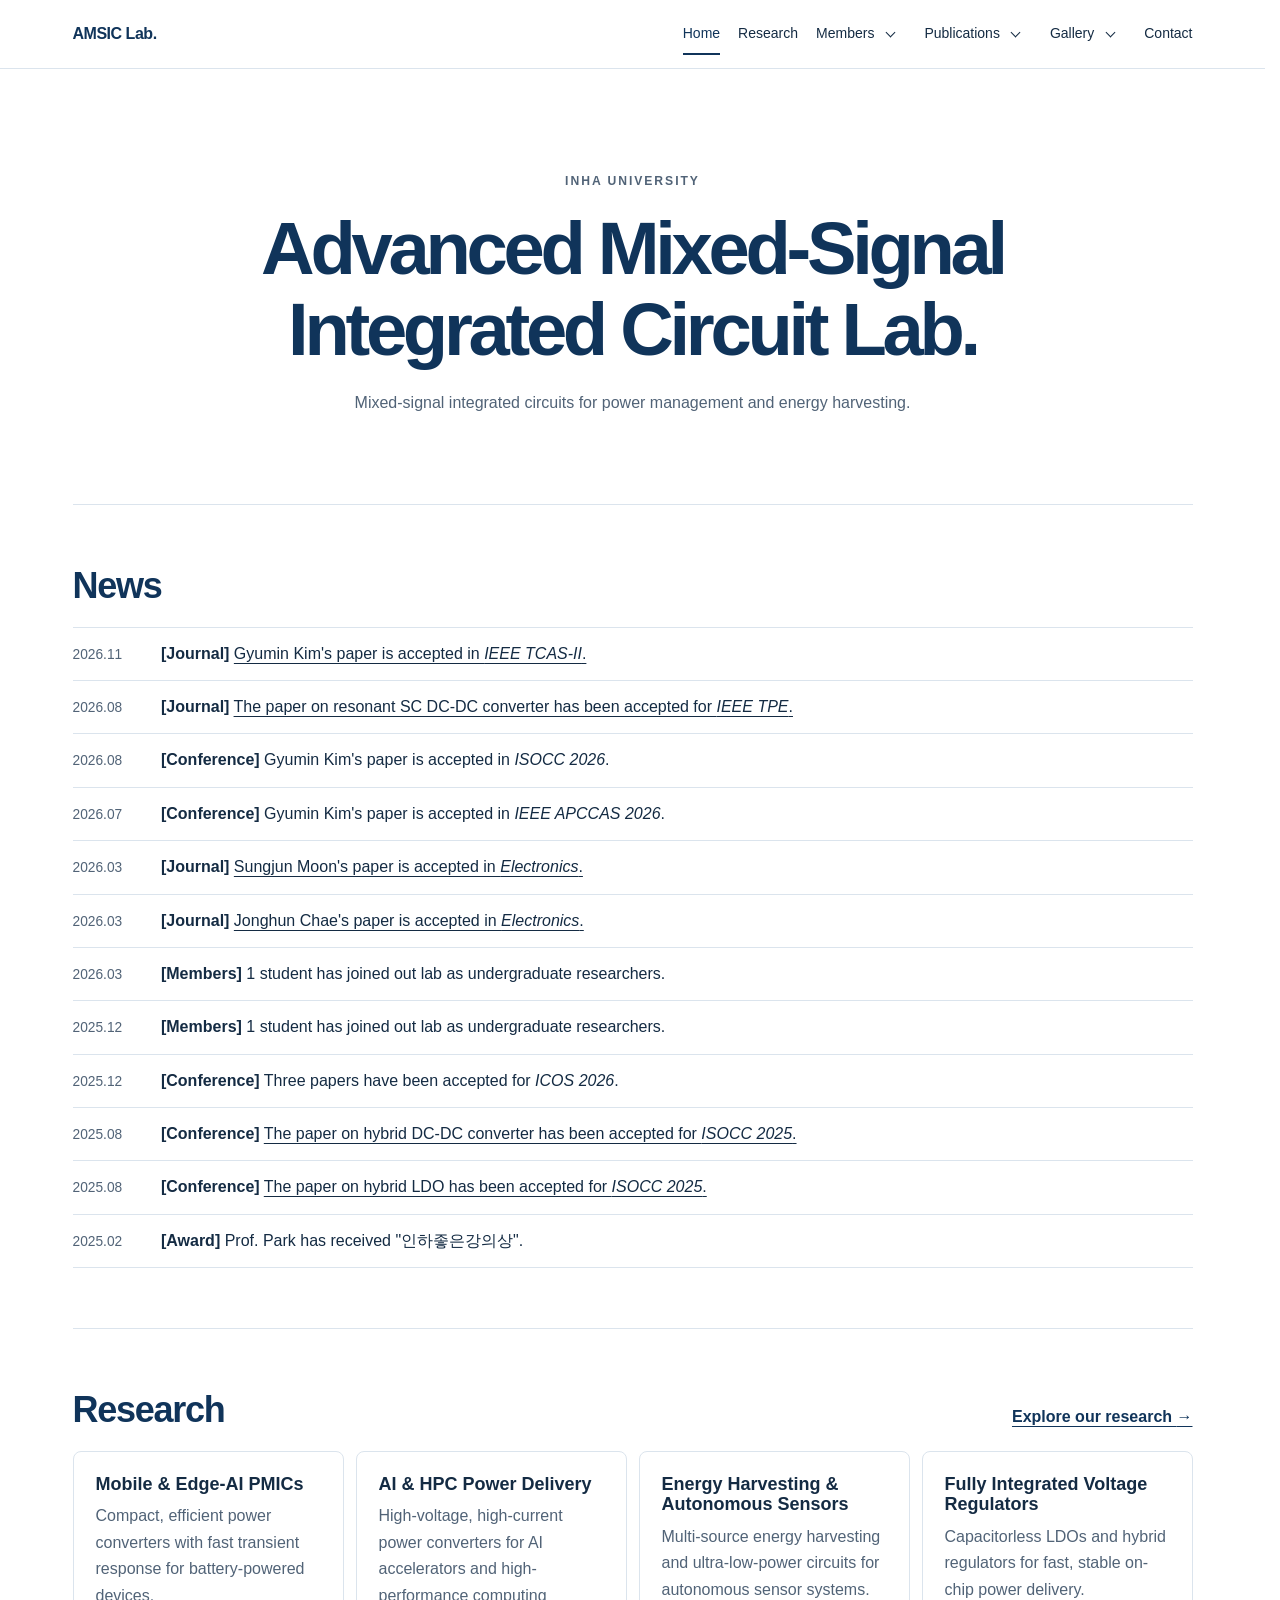
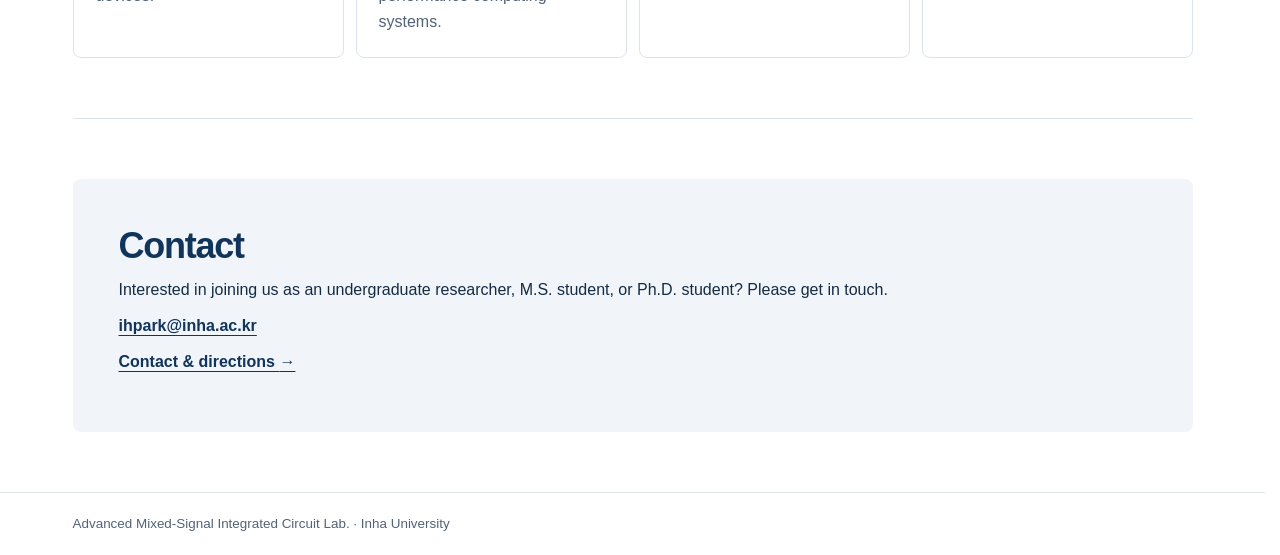
==== commit eca61889: "Update index.html" ====
--- a/index.html
+++ b/index.html
@@ -200,7 +200,7 @@
       <!-- ★★★★★★★★★★★★★★★★ Research 내용 수정 위치 ★★★★★★★★★★★★★★★★
           href의 # 뒤 이름은 research.html 안의 해당 연구 주제 id와 일치해야, 연구 내용을 눌렀을 때 세부 페이지로 이동됩니다. -->
         
-      <a class="topic" href="research.html">
+      <a class="topic" href="research.html#mobile-pmics">
         <h3>Mobile &amp; Edge-AI PMICs</h3>
         <p>
           Compact, efficient power converters with fast transient
@@ -208,7 +208,7 @@
         </p>
       </a>
     
-      <a class="topic" href="research.html">
+      <a class="topic" href="research.html#ai-hpc">
         <h3>AI &amp; HPC Power Delivery</h3>
         <p>
           High-voltage, high-current power converters for AI accelerators
@@ -216,7 +216,7 @@
         </p>
       </a>
     
-      <a class="topic" href="research.html">
+      <a class="topic" href="research.html#energy-harvesting">
         <h3>Energy Harvesting &amp; Autonomous Sensors</h3>
         <p>
           Multi-source energy harvesting and ultra-low-power circuits
@@ -224,7 +224,7 @@
         </p>
       </a>
     
-      <a class="topic" href="research.html">
+      <a class="topic" href="research.html#integrated-regulators">
         <h3>Fully Integrated Voltage Regulators</h3>
         <p>
           Capacitorless LDOs and hybrid regulators for fast,
--- a/styles.css
+++ b/styles.css
@@ -112,7 +112,7 @@
 .news li:first-child { border-top: 1px solid var(--line); }
 .news li > span { display: inline-block; min-width: 84px; color: var(--muted); font-size: .86rem; }
 .news a:hover { color: var(--navy); }
-.topics { display: grid; grid-template-columns: repeat(3, minmax(0, 1fr)); gap: 12px; }
+.topics { display: grid; grid-template-columns: repeat(4, minmax(0, 1fr)); gap: 12px; }
 .topic { display: block; padding: 22px; border: 1px solid var(--line); border-radius: 8px; text-decoration: none; transition: background-color 160ms ease, transform 160ms ease; }
 .topic:hover { transform: translateY(-2px); background: var(--tint); }
 .topic p, .copy { margin-top: 9px; color: var(--muted); }
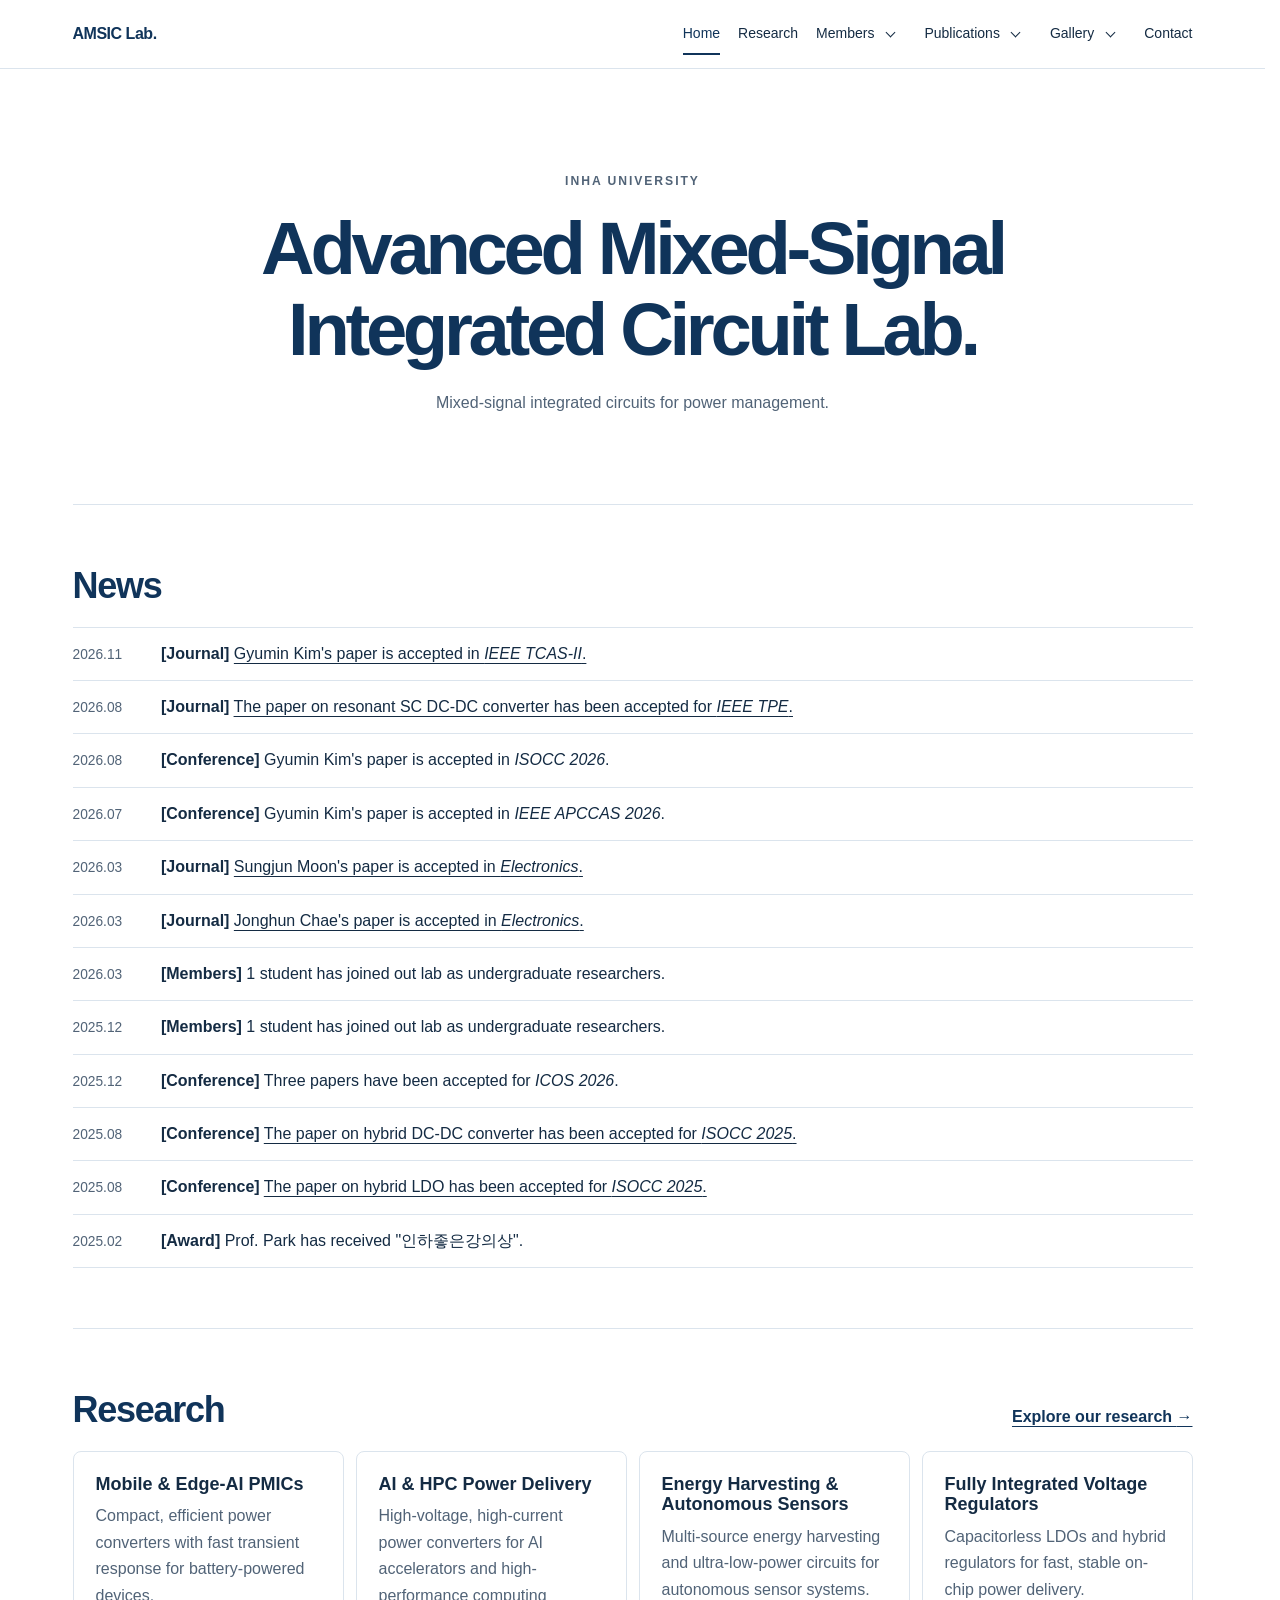
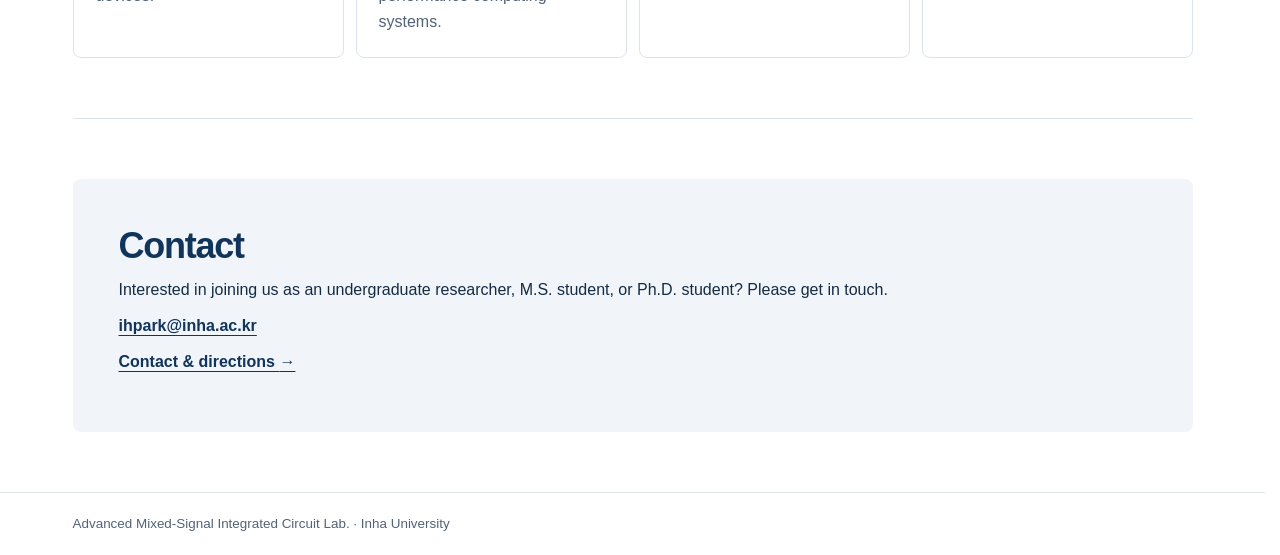
==== commit 393e4eed: "Update index.html" ====
--- a/index.html
+++ b/index.html
@@ -60,7 +60,7 @@
       <div class="container">
         <p class="affiliation">Inha University</p>
         <h1 id="lab-title">Advanced Mixed-Signal<br>Integrated Circuit Lab.</h1>
-        <p class="intro">Mixed-signal integrated circuits for power management and energy harvesting.</p>
+        <p class="intro">Mixed-signal integrated circuits for power management.</p>
       </div>
     </section>
 
--- a/styles.css
+++ b/styles.css
@@ -153,3 +153,15 @@
 body {
   overflow-anchor: none;
 }
+
+/* 카드에서 이동한 연구 제목이 고정 메뉴 아래에 보이도록 설정 */
+.research-list .entry {
+  scroll-margin-top: 90px;
+}
+
+/* 모바일에서는 상단 메뉴가 높아지는 점을 반영 */
+@media (max-width: 720px) {
+  .research-list .entry {
+    scroll-margin-top: 150px;
+  }
+}
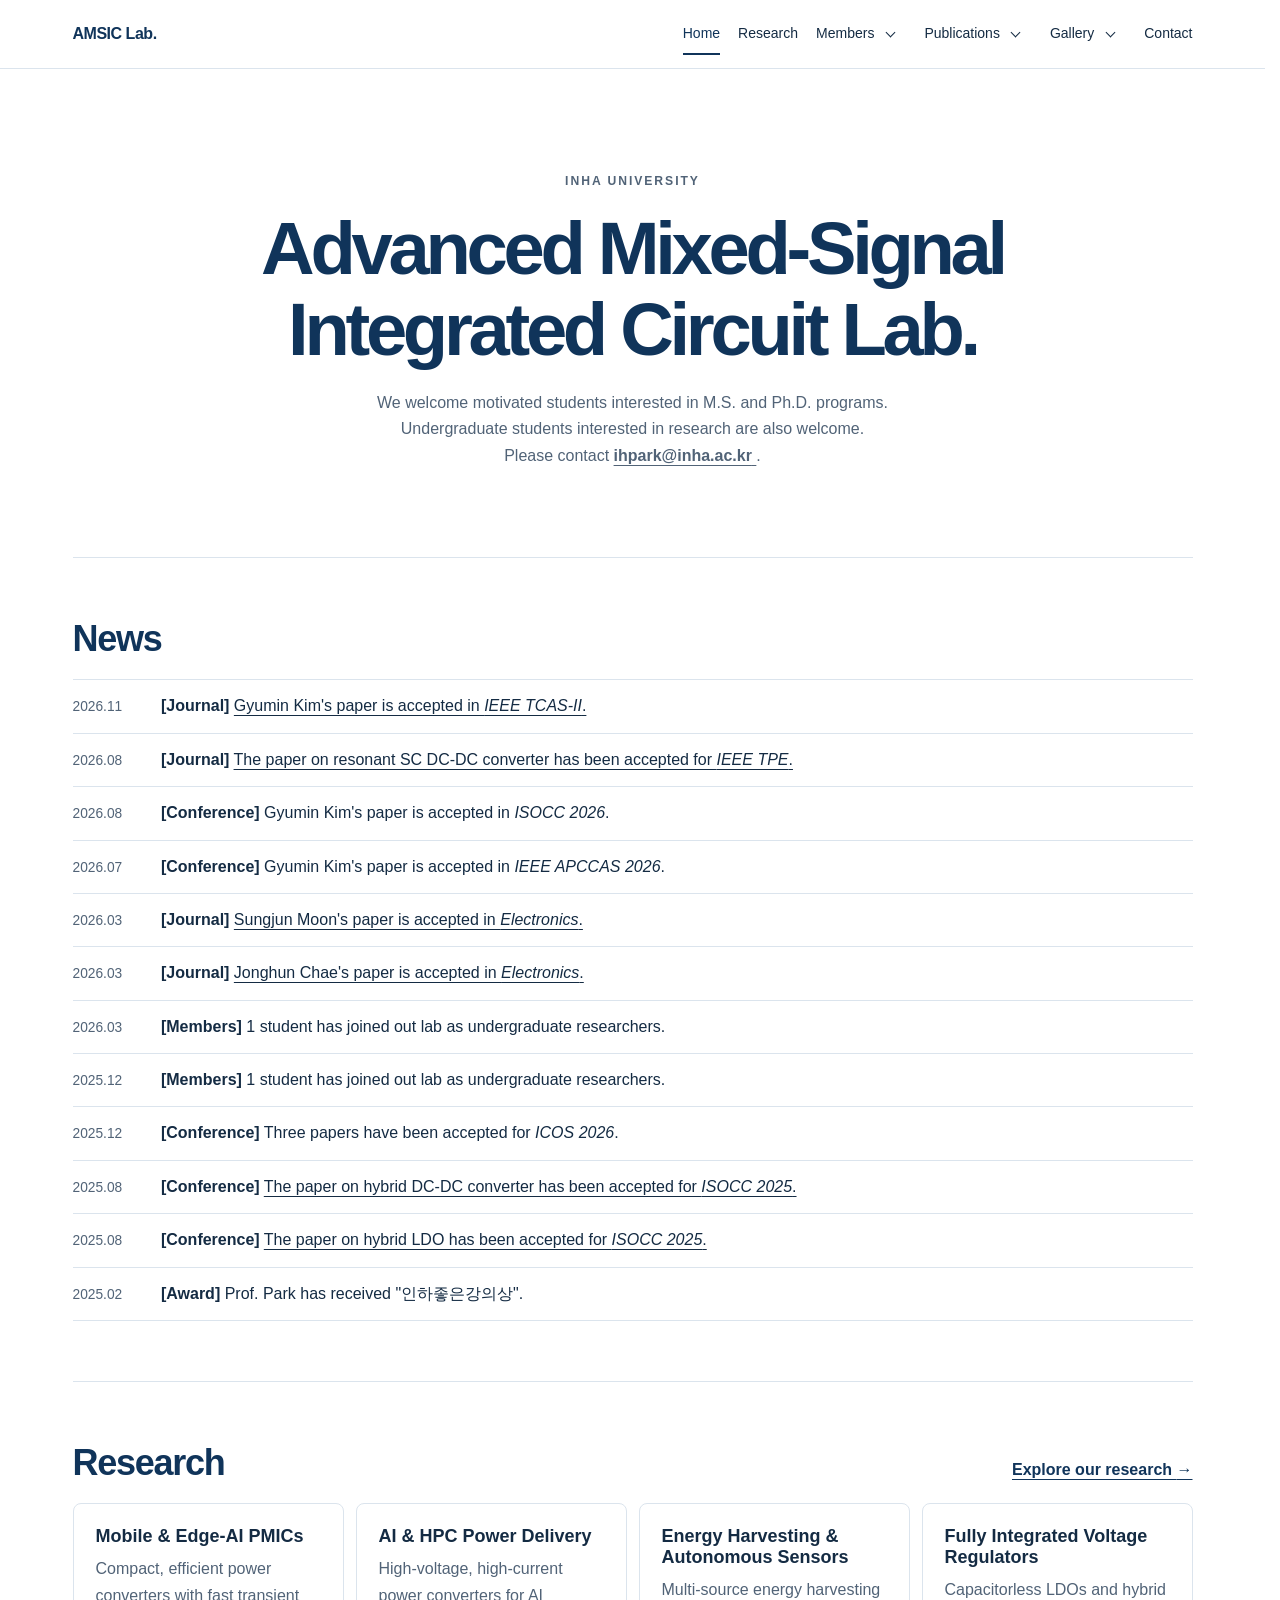
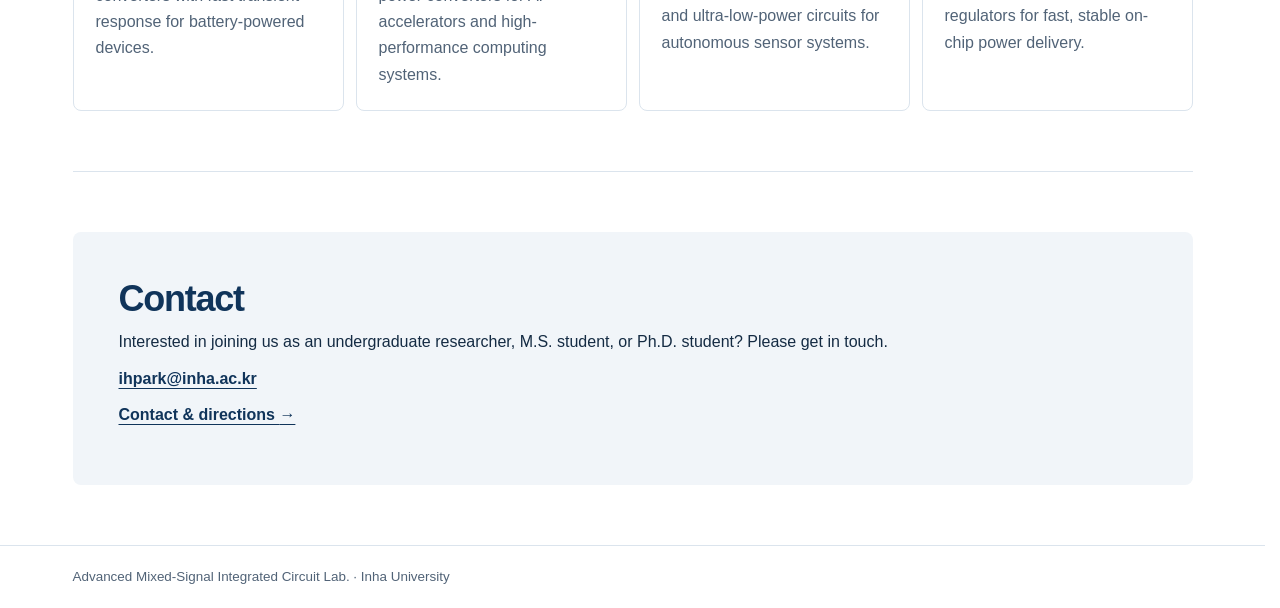
==== commit bde89b3a: "Update index.html" ====
--- a/index.html
+++ b/index.html
@@ -60,7 +60,14 @@
       <div class="container">
         <p class="affiliation">Inha University</p>
         <h1 id="lab-title">Advanced Mixed-Signal<br>Integrated Circuit Lab.</h1>
-        <p class="intro">Mixed-signal integrated circuits for power management.</p>
+        <p class="intro">
+          We welcome motivated students interested in M.S. and Ph.D. programs.<br>
+          Undergraduate students interested in research are also welcome.<br>
+          Please contact
+          <a href="mailto:ihpark@inha.ac.kr">
+          <strong>ihpark@inha.ac.kr</strong>
+          </a>.
+        </p>
       </div>
     </section>
 
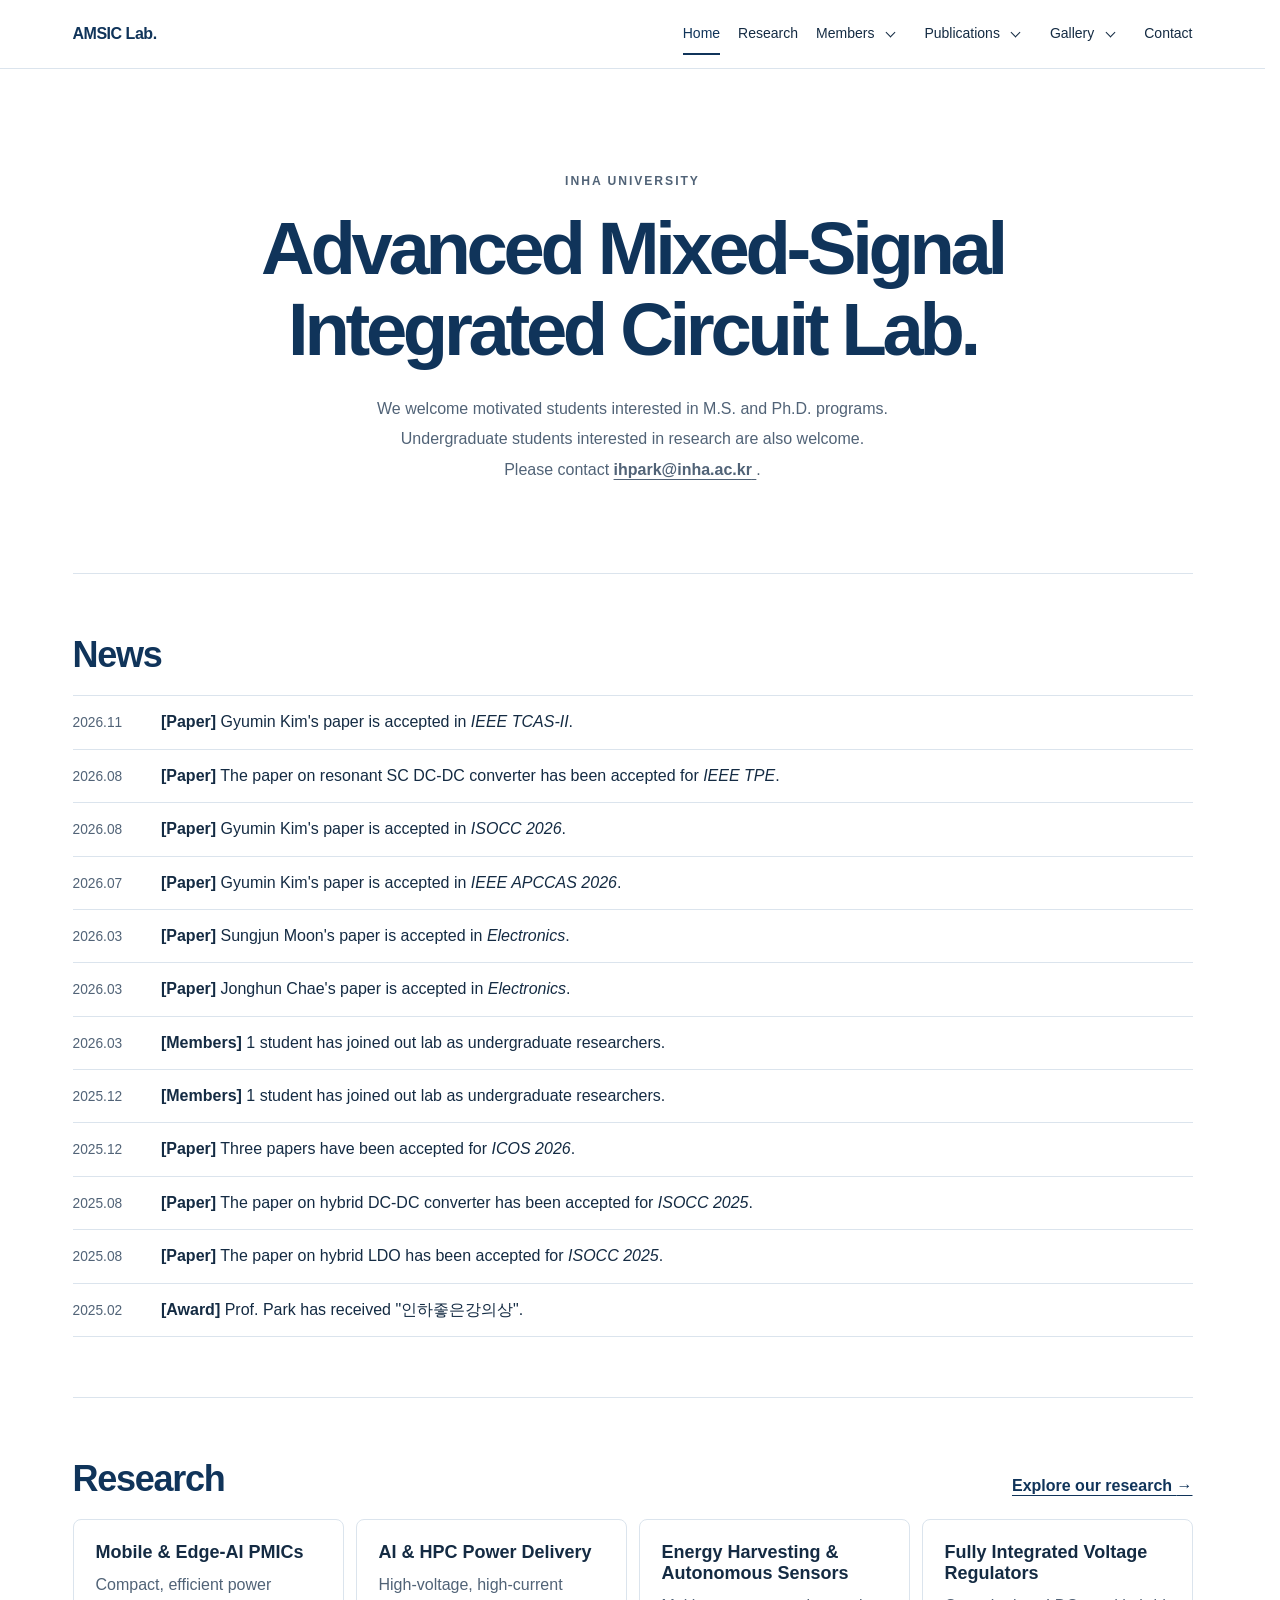
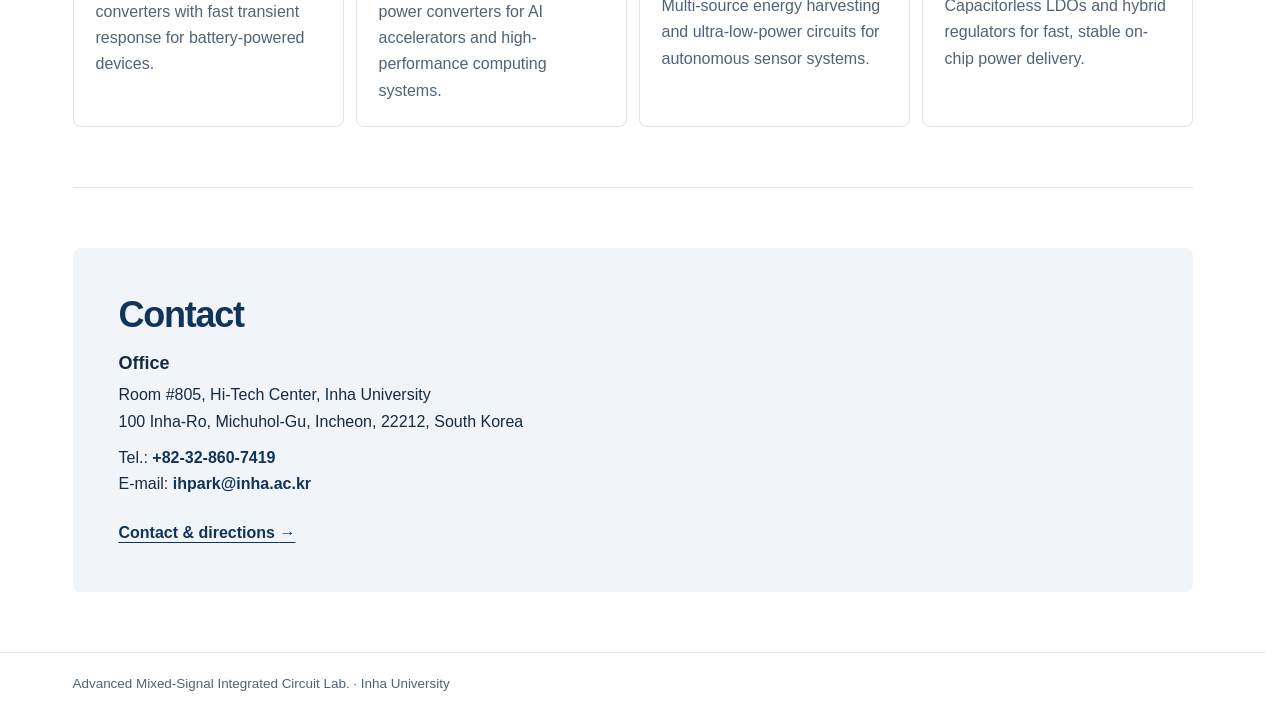
==== commit 127a4299: "Update publications, chip gallery, and home contact" ====
--- a/index.html
+++ b/index.html
@@ -5,7 +5,7 @@
   <meta name="viewport" content="width=device-width, initial-scale=1">
   <title>Advanced Mixed-Signal Integrated Circuit Lab. | Inha University</title>
   <!-- styles.css는 모든 페이지의 디자인, menu.js는 드롭다운 닫기 동작을 담당합니다. -->
-  <link rel="stylesheet" href="styles.css">
+  <link rel="stylesheet" href="styles.css?v=home-contact-links">
   <script src="menu.js" defer></script>
 </head>
 <body>
@@ -30,11 +30,12 @@
             </details>
           </div>
           <div class="nav-group">
-            <a href="papers.html" class="nav-link">Publications</a>
+            <a href="journal.html" class="nav-link">Publications</a>
             <details>
               <summary aria-label="Publications submenu"></summary>
               <div class="dropdown">
-              <a href="papers.html">Papers</a>
+              <a href="journal.html">Journal</a>
+              <a href="conference.html">Conference</a>
               <a href="patents.html">Patents</a>
               </div>
             </details>
@@ -81,7 +82,7 @@
         
         <li>
           <span>2026.11</span>
-            <strong>[Journal]</strong>
+            <strong>[Paper]</strong>
           <a href="https://ieeexplore.ieee.org/document/11782431"
              target="_blank"
              rel="noopener noreferrer">
@@ -91,7 +92,7 @@
       
         <li>
           <span>2026.08</span>
-            <strong>[Journal]</strong>
+            <strong>[Paper]</strong>
           <a href="https://ieeexplore.ieee.org/document/11662140"
              target="_blank"
              rel="noopener noreferrer">
@@ -101,7 +102,7 @@
       
         <li>
           <span>2026.08</span>
-            <strong>[Conference]</strong>          
+            <strong>[Paper]</strong>
           <!-- <a href="https://www.google.com/"
              target="_blank"
              rel="noopener noreferrer">  -->
@@ -111,7 +112,7 @@
 
         <li>
           <span>2026.07</span>
-            <strong>[Conference]</strong>          
+            <strong>[Paper]</strong>
           <!-- <a href="https://www.google.com/"
              target="_blank"
              rel="noopener noreferrer">  -->
@@ -121,7 +122,7 @@
 
         <li>
           <span>2026.03</span>
-            <strong>[Journal]</strong>          
+            <strong>[Paper]</strong>
           <a href="https://www.mdpi.com/2079-9292/15/6/1304"
              target="_blank"
              rel="noopener noreferrer">
@@ -131,7 +132,7 @@
 
         <li>
           <span>2026.03</span>
-            <strong>[Journal]</strong>          
+            <strong>[Paper]</strong>
           <a href="https://www.mdpi.com/2079-9292/15/6/1190"
              target="_blank"
              rel="noopener noreferrer">
@@ -155,7 +156,7 @@
 
         <li>
           <span>2025.12</span>
-            <strong>[Conference]</strong>          
+            <strong>[Paper]</strong>
           <!-- <a href="https://www.google.com/"
              target="_blank"
              rel="noopener noreferrer">  -->
@@ -165,7 +166,7 @@
 
         <li>
           <span>2025.08</span>
-            <strong>[Conference]</strong>          
+            <strong>[Paper]</strong>
           <a href="https://ieeexplore.ieee.org/document/11329753"
              target="_blank"
              rel="noopener noreferrer">
@@ -175,7 +176,7 @@
         
         <li>
           <span>2025.08</span>
-            <strong>[Conference]</strong>          
+            <strong>[Paper]</strong>
           <a href="https://ieeexplore.ieee.org/document/11330020"
              target="_blank"
              rel="noopener noreferrer">
@@ -247,10 +248,26 @@
     <!-- 연락처를 수정할 때 mailto: 뒤 주소와 화면에 보이는 주소를 함께 바꾸세요. -->
     <section id="contact" class="container section" aria-labelledby="contact-title">
       <div class="contact-panel">
-        <h2 id="contact-title">Contact</h2>
-        <p>Interested in joining us as an undergraduate researcher, M.S. student, or Ph.D. student? Please get in touch.</p>
-        <a href="mailto:ihpark@inha.ac.kr">ihpark@inha.ac.kr</a>
-        <p><a href="contact.html">Contact &amp; directions <span aria-hidden="true">→</span></a></p>
+        <div class="home-contact-details">
+          <div>
+            <h2 id="contact-title">Contact</h2>
+            <h3>Office</h3>
+            <address>
+              Room #805, Hi-Tech Center, Inha University<br>
+              100 Inha-Ro, Michuhol-Gu, Incheon, 22212, South Korea
+            </address>
+            <p>
+              Tel.: <a href="tel:+82328607419">+82-32-860-7419</a><br>
+              E-mail: <a href="mailto:ihpark@inha.ac.kr">ihpark@inha.ac.kr</a>
+            </p>
+          </div>
+          <iframe class="home-contact-map"
+                  title="Google Maps location of Inha University Hi-Tech Center"
+                  src="https://maps.google.com/maps?q=%EC%9D%B8%ED%95%98%EB%8C%80%ED%95%99%EA%B5%90%20%ED%95%98%EC%9D%B4%ED%85%8C%ED%81%AC%EC%84%BC%ED%84%B0%2C%20%EC%9D%B8%EC%B2%9C%EA%B4%91%EC%97%AD%EC%8B%9C%20%EB%AF%B8%EC%B6%94%ED%99%80%EA%B5%AC%20%EC%9D%B8%ED%95%98%EB%A1%9C%20100&amp;z=17&amp;output=embed"
+                  loading="lazy"
+                  allowfullscreen></iframe>
+          <a class="home-contact-directions" href="contact.html">Contact &amp; directions <span aria-hidden="true">→</span></a>
+        </div>
       </div>
     </section>
   </main>
--- a/styles.css
+++ b/styles.css
@@ -36,54 +36,22 @@
 .skip-link:focus { transform: none; }
 
 /* 상단 메뉴. is-active는 현재 메뉴에 밑줄을 표시합니다. */
-.header { position: sticky; top: 0; z-index: 100; border-bottom: 1px solid var(--line); background: white; }
+.header { position: sticky; top: 0; z-index: 100; border-bottom: 1px solid var(--line); background: white; box-shadow: none; transition: box-shadow 200ms ease; }
+.header.is-scrolled { box-shadow: 0 4px 12px rgba(16, 52, 90, 0.12); }
 .header-inner { display: flex; align-items: center; justify-content: space-between; min-height: 68px; gap: 8px 24px; }
 .brand { color: var(--navy); font-weight: 750; letter-spacing: -.03em; text-decoration: none; white-space: nowrap; }
 .nav { display: flex; flex-wrap: wrap; align-items: center; gap: 0 18px; font-size: .875rem; }
 .nav-group { display: flex; align-items: center; position: relative; }
-.nav-link {
-  display: inline-flex;
-  align-items: center;
-  min-height: 42px;
-  text-decoration: none;
-  background: linear-gradient(var(--navy), var(--navy)) left bottom / 0 2px no-repeat;
-  transition: background-size 160ms ease;
-}
+.nav-link { display: inline-flex; align-items: center; min-height: 42px; text-decoration: none; background: linear-gradient(var(--navy), var(--navy)) left bottom / 0 2px no-repeat; transition: background-size 160ms ease; }
 .nav-link:hover, .nav-link.is-active { background-size: 100% 2px; }
 /* 선택 메뉴의 글자 폭을 유지하고 밑줄로 현재 위치를 표시합니다. */
 .nav-link.is-active { color: var(--navy); font-weight: 400; }
-.nav summary {
-  display: grid;
-  place-items: center;
-  min-width: 32px;
-  min-height: 42px;
-  border-radius: 4px;
-  list-style: none;
-  cursor: pointer;
-}
+.nav summary { display: grid; place-items: center; min-width: 32px; min-height: 42px; border-radius: 4px; list-style: none; cursor: pointer; }
 .nav summary::-webkit-details-marker { display: none; }
 .nav summary:hover, .nav details[open] summary { background-color: var(--tint); }
-.nav summary::after {
-  content: "";
-  width: 6px;
-  height: 6px;
-  border: solid currentColor;
-  border-width: 0 1px 1px 0;
-  transform: translateY(-2px) rotate(45deg);
-  transition: transform 160ms ease;
-}
+.nav summary::after { content: ""; width: 6px; height: 6px; border: solid currentColor; border-width: 0 1px 1px 0; transform: translateY(-2px) rotate(45deg); transition: transform 160ms ease; }
 .nav details[open] summary::after { transform: translateY(1px) rotate(225deg); }
-.dropdown {
-  position: absolute;
-  top: 100%;
-  right: 0;
-  min-width: 148px;
-  padding: 5px;
-  border: 1px solid var(--line);
-  border-radius: 7px;
-  background: white;
-  box-shadow: 0 8px 24px #10345a15;
-}
+.dropdown { position: absolute; top: 100%; right: 0; min-width: 148px; padding: 5px; border: 1px solid var(--line); border-radius: 7px; background: white; box-shadow: 0 8px 24px #10345a15; }
 .nav details[open] .dropdown { animation: enter 160ms ease-out; }
 .dropdown a { display: block; padding: 8px 10px; border-radius: 4px; text-decoration: none; white-space: nowrap; }
 .dropdown a:hover, .dropdown a[aria-current="page"] { background: var(--tint); color: var(--navy); }
@@ -93,7 +61,7 @@
 .hero { padding: clamp(65px, 8vw, 112px) 0 clamp(54px, 7vw, 88px); }
 .affiliation { margin-bottom: 18px; color: var(--muted); font-size: .76rem; font-weight: 700; letter-spacing: .16em; text-transform: uppercase; }
 .hero h1 { color: var(--navy); font-size: clamp(2.3rem, 5.8vw, 4.75rem); letter-spacing: -.058em; line-height: 1.08; }
-.intro { max-width: 560px; margin: 20px auto 0; color: var(--muted); }
+.intro { max-width: 820px; margin: 24px auto 0; color: var(--muted); line-height: 1.9; }
 .banner { padding: clamp(53px, 7vw, 91px) 0; background: var(--banner); color: white; }
 .banner h1 { font-size: clamp(2.6rem, 6vw, 4.25rem); letter-spacing: -.045em; }
 .banner h1, .hero .container { animation: enter 600ms ease-out; }
@@ -113,11 +81,22 @@
 .news li > span { display: inline-block; min-width: 84px; color: var(--muted); font-size: .86rem; }
 .news a:hover { color: var(--navy); }
 .topics { display: grid; grid-template-columns: repeat(4, minmax(0, 1fr)); gap: 12px; }
-.topic { display: block; padding: 22px; border: 1px solid var(--line); border-radius: 8px; text-decoration: none; transition: background-color 160ms ease, transform 160ms ease; }
-.topic:hover { transform: translateY(-2px); background: var(--tint); }
+.topic { display: block; padding: 22px; border: 1px solid var(--line); border-radius: 8px; text-decoration: none; }
+.topic { transition: background-color 160ms ease, transform 160ms ease; }
+.topic:hover, .album-card:hover { transform: translateY(-2px); }
+.topic:hover { background: var(--tint); }
 .topic p, .copy { margin-top: 9px; color: var(--muted); }
 .contact-panel { padding: clamp(23px, 5vw, 46px); border-radius: 8px; background: var(--tint); }
 .contact-panel p { margin: 10px 0; }
+.home-contact-details { display: grid; grid-template-columns: fit-content(56%) minmax(0, 1fr); align-items: start; gap: 12px clamp(18px, 3vw, 32px); }
+.home-contact-details h2 { margin-bottom: 18px; }
+.home-contact-details address { margin-top: 8px; font-style: normal; }
+.home-contact-map { grid-column: 2; grid-row: 1 / span 2; display: block; width: 100%; height: 100%; min-height: 230px; border: 0; box-shadow: none; }
+.home-contact-directions { align-self: end; justify-self: start; }
+@media (max-width: 560px) {
+  .home-contact-details { grid-template-columns: minmax(0, 1fr); }
+  .home-contact-map { grid-column: 1; grid-row: auto; height: 230px; }
+}
 
 /* 하위 페이지 본문. subnav는 본문 상단의 페이지 이동 버튼입니다. */
 .page-content { padding-block: clamp(34px, 6vw, 68px); }
@@ -130,8 +109,19 @@
 .entry { padding-block: 25px; border-top: 1px solid var(--line); }
 .entry h2 { font-size: clamp(1.28rem, 2.5vw, 1.65rem); }
 .entry p { margin-top: 9px; color: var(--muted); }
+.publication-list { color: var(--navy); }
+.paper-year { margin-top: 24px; font-size: 1.125rem; letter-spacing: normal; }
+.patent-list .paper-year { font-size: 22px; font-weight: 700; }
+.patent-category { margin-top: 16px; font-size: 1rem; font-weight: 600; }
+.paper-list { margin: 8px 0 0; padding-left: 1.25rem; }
+.patent-list .paper-list { margin-top: 16px; }
+.paper-list li + li { margin-top: 14px; }
+.paper-list strong { text-decoration: underline; text-underline-offset: 3px; }
+.paper-list .paper-link { color: inherit; text-decoration: none; }
+.paper-list .paper-link:hover { text-decoration: underline; text-underline-offset: 3px; }
+.patent-list .paper-list li + li { margin-top: 8px; }
 .research-list { margin-top: 30px; }
-.media-slot { display: grid; place-items: center; min-height: 155px; margin-top: 16px; padding: 20px; border: 1px dashed #b7c6d6; border-radius: 7px; color: var(--muted); background: var(--tint); text-align: center; }
+.media-slot { margin: 16px 0 0; padding: 0; border: none; background: transparent; }
 .media-slot img { display: block; width: 100%; height: auto; }
 .media-slot figcaption { margin-top: 8px; }
 footer { padding-block: 20px; border-top: 1px solid var(--line); color: var(--muted); font-size: .84rem; }
@@ -150,14 +140,10 @@
 }
 
 /* 새로고침할 때 화면이 조금씩 밀리는 현상 방지 */
-body {
-  overflow-anchor: none;
-}
+body { overflow-anchor: none; }
 
 /* 카드에서 이동한 연구 제목이 고정 메뉴 아래에 보이도록 설정 */
-.research-list .entry {
-  scroll-margin-top: 90px;
-}
+.research-list .entry { scroll-margin-top: 90px; }
 
 /* 모바일에서는 상단 메뉴가 높아지는 점을 반영 */
 @media (max-width: 720px) {
@@ -165,3 +151,217 @@
     scroll-margin-top: 150px;
   }
 }
+
+/* ===== 교수님 페이지 ===== */
+
+/* 본문 너비와 상하 여백 */
+.professor-content { padding-block: 40px 64px; }
+
+/* 사진 왼쪽, 기본 정보 오른쪽 */
+.professor-profile { display: grid; grid-template-columns: 220px minmax(0, 1fr); align-items: center; gap: 48px; padding-block: 12px 48px; }
+
+/* 사진은 원본 비율을 유지 */
+.professor-photo { display: block; width: 100%; height: auto; border-radius: 4px; }
+
+/* 성함 */
+.professor-info h2 { margin: 0 0 18px; color: var(--navy); font-size: clamp(1.8rem, 3.5vw, 2.7rem); letter-spacing: -0.04em; }
+
+/* 직위 */
+.professor-position { margin-bottom: 8px; font-size: 1.12rem; font-weight: 600; }
+
+.professor-info > p { line-height: 1.8; }
+
+/* 이메일과 전화번호 */
+.professor-contact { display: grid; gap: 8px; margin: 22px 0 0; }
+.professor-contact > div { display: grid; grid-template-columns: 52px minmax(0, 1fr); gap: 12px; }
+.professor-contact dt { color: var(--muted); font-size: 0.9rem; }
+.professor-contact dd { margin: 0; overflow-wrap: anywhere; }
+.professor-contact a { text-decoration: none; }
+.professor-contact a:hover { text-decoration: underline; }
+
+/* 학력·경력·수상 영역 */
+.professor-section { display: grid; grid-template-columns: 190px minmax(0, 1fr); gap: 28px; padding-block: 36px; border-top: 1px solid var(--line); }
+.professor-section > h2 { font-size: 1.5rem; line-height: 1.3; letter-spacing: -0.03em; }
+.professor-entries { display: grid; gap: 26px; }
+.professor-record { display: grid; grid-template-columns: 160px minmax(0, 1fr); align-items: start; gap: 20px; }
+.professor-section .record-date { margin: 0; color: var(--muted); font-size: 0.88rem; line-height: 1.7; }
+
+/* 학위명과 직위 */
+.record-detail h3 { margin: 0 0 7px; font-size: 1rem; font-weight: 700; line-height: 1.5; }
+.record-detail p { margin: 0; }
+.record-detail .record-note { margin-top: 5px; color: var(--muted); font-size: 0.9rem; }
+
+/* 수상 내역 */
+.professor-awards { display: grid; gap: 18px; margin: 0; padding: 0; list-style: none; }
+.professor-awards li { display: grid; grid-template-columns: 160px minmax(0, 1fr); align-items: start; gap: 20px; }
+
+/* 태블릿에서는 영역 제목을 목록 위로 이동 */
+@media (max-width: 900px) {
+  .professor-section {
+    grid-template-columns: 1fr;
+    gap: 22px;
+  }
+}
+
+/* 모바일에서는 사진과 정보를 세로 배치 */
+@media (max-width: 600px) {
+  .professor-profile {
+    grid-template-columns: 1fr;
+    gap: 24px;
+    padding-bottom: 32px;
+  }
+
+  .professor-photo { max-width: 200px; }
+
+  .professor-record,
+  .professor-awards li { grid-template-columns: 1fr; gap: 6px; }
+  .professor-section { padding-block: 28px; } 
+}
+
+
+/* Students 페이지: PC 한 줄에 두 명 / 사진 왼쪽, 정보 오른쪽 */
+.students-content { padding-block: 40px 72px; }
+
+/* 대학원생 / 학부연구생 목록 */
+.students-content .student-section { margin-top: 40px; }
+.students-content .student-section h2 { margin: 0 0 24px; color: var(--navy); }
+.students-content .student-grid { display: grid; grid-template-columns: repeat(2, minmax(0, 1fr)); gap: 24px; }
+
+/* 학생 카드 */
+.students-content .student-card { display: grid; grid-template-columns: 128px minmax(0, 1fr); align-items: start; gap: 24px; margin: 0; padding: 24px; border: 1px solid var(--line); border-radius: 8px; background: #fff; }
+
+/* 사진을 3:4 틀에 꽉 채우고, 넘치는 가장자리는 자동으로 자릅니다. */
+.students-content .student-photo { display: block; width: 100%; max-width: none; height: auto; aspect-ratio: 3 / 4; margin: 0; object-fit: cover; object-position: center; background: transparent; border-radius: 4px; }
+/* 확대된 사진이 틀 밖으로 나오지 않도록 처리 */
+.students-content .student-photo-frame { aspect-ratio: 3 / 4; overflow: hidden; border-radius: 4px; }
+.students-content .student-photo-frame .student-photo { height: 100%; border-radius: 0; transform: scale(1.08); }
+
+/* 이름과 학생 정보 */
+.students-content .student-info { min-width: 0; text-align: left; }
+.students-content .student-info h3 { margin: 0; color: var(--navy); font-size: 1.08rem; font-weight: 700; line-height: 1.5; }
+.students-content .student-info h3 span { display: inline-block; }
+
+/* Course / Email / Education */
+.students-content .student-details { display: grid; gap: 8px; margin: 12px 0 0; }
+.students-content .student-details dt { margin: 0 0 3px; color: var(--muted); font-size: 0.78rem; font-weight: 600; }
+.students-content .student-details dd { margin: 0; color: var(--ink); font-size: 0.9rem; line-height: 1.65; overflow-wrap: anywhere; }
+
+/* 이메일 링크 */
+.students-content .student-details a { color: inherit; text-decoration: none; }
+.students-content .student-details a:hover { text-decoration: underline; text-underline-offset: 3px; }
+
+/* 태블릿과 모바일: 한 줄에 한 명 */
+@media (max-width: 900px) {
+  .students-content .student-grid { grid-template-columns: minmax(0, 1fr); }
+}
+
+/* 작은 모바일: 사진 아래에 정보 배치 */
+@media (max-width: 480px) {
+  .students-content .student-card { grid-template-columns: minmax(0, 1fr); gap: 20px; padding: 22px; }
+  .students-content .student-photo { width: 128px; }
+}
+
+/* 작은 모바일: 사진 아래에 정보 배치 */
+@media (max-width: 480px) {
+  .students-content .student-card { grid-template-columns: minmax(0, 1fr); gap: 20px; padding: 22px; }
+  .students-content .student-photo { width: 128px; }
+  .students-content .student-photo-frame { width: 128px; }
+}
+
+.students-content .student-details dd.student-course { color: var(--navy); font-weight: 700; }
+
+
+/* 뉴스와 Contact의 이메일·전화번호는 평소 밑줄 숨김 */
+.news a, .contact-panel a:is([href^="mailto:"], [href^="tel:"]) { text-decoration: none; }
+
+/* 마우스 또는 키보드로 선택하면 밑줄 표시 */
+.news a:hover, .news a:focus-visible,
+.contact-panel a:is([href^="mailto:"], [href^="tel:"]):is(:hover, :focus-visible) { text-decoration: underline; }
+
+/* 페이지 이동 화살표 링크는 항상 밑줄 표시 */
+.section-heading a, .home-contact-directions { text-decoration: underline; }
+
+
+/* Alumni: Professor·Students와 본문 너비 및 버튼 위쪽 여백 통일 */
+.alumni-content { padding-block: 40px 72px; }
+
+/* 졸업생 안내 영역 */
+.alumni-notice { padding: 40px 32px; border: 1px solid var(--line); border-radius: 8px; background: var(--tint); }
+.alumni-notice h2 { margin-bottom: 14px; font-size: 1.5rem; }
+.alumni-notice p { color: var(--muted); line-height: 1.8; }
+
+/* 모바일 여백 */
+@media (max-width: 480px) {
+  .alumni-notice { padding: 28px 22px; }
+}
+
+/* ===== Gallery 페이지 ===== */
+
+/* Members와 같은 본문 너비 및 버튼 위쪽 여백 */
+.gallery-content, .publication-content { padding-block: 40px 72px; }
+
+/* 연도별 구분 */
+.gallery-year { margin-top: 40px; }
+.gallery-year > h2 { margin: 0 0 24px; color: var(--navy); }
+
+/* PC: 한 줄에 앨범 세 개 */
+.gallery-grid { display: grid; grid-template-columns: repeat(3, minmax(0, 1fr)); gap: 24px; }
+
+/* 앨범 카드: 안쪽 여백, 흰 배경 유지 */
+.album-card, .chip-card { display: flex; flex-direction: column; width: 100%; min-width: 0; padding: 24px; border: 1px solid var(--line); border-radius: 8px; background: var(--white); color: var(--ink); font: inherit; text-align: left; }
+.album-card { cursor: pointer; appearance: none; transition: transform 160ms ease, box-shadow 160ms ease; }
+.chip-gallery-grid { margin-top: 24px; }
+.chip-card { margin: 0; }
+.album-card:hover { box-shadow: 0 6px 18px rgba(16, 52, 90, 0.16); }
+.album-card:focus-visible { outline: none; }
+.album-card:focus-visible:not(.album-card--viewer-return) .album-title { text-decoration: underline; text-underline-offset: 3px; }
+
+/* 대표 사진: 같은 4:3 틀 안에 원본 전체 표시 */
+.album-cover-frame { position: relative; display: block; flex: none; width: 100%; aspect-ratio: 4 / 3; overflow: hidden; border-radius: 4px; background: var(--white); }
+.album-cover { position: absolute; inset: 0; display: block; width: 100%; height: 100%; object-fit: contain; }
+/* ISOCC 대표 사진: 스승의 날 사진 비율에 맞춰 위아래만 자릅니다. */
+.album-cover--isocc { inset-block: 50% auto; height: auto; aspect-ratio: 3359 / 2015; object-fit: cover; transform: translateY(-50%); }
+
+/* 사진 아래 날짜와 제목 */
+.album-info { display: block; width: 100%; margin-top: 14px; }
+.album-date { display: block; color: var(--muted); font-size: .86rem; line-height: 1.6; }
+.album-title { display: block; margin-top: 4px; color: var(--navy); font-size: 1.08rem; font-weight: 700; line-height: 1.5; overflow-wrap: anywhere; }
+
+/* ===== 사진 확대 창 ===== */
+
+/* 확대 중에는 뒤쪽 페이지 스크롤 방지 */
+body.gallery-open { overflow: hidden; }
+
+/* 화면 전체를 사용하는 투명한 창 */
+.photo-viewer { position: fixed; inset: 0; width: 100%; max-width: none; height: 100dvh; max-height: none; margin: 0; padding: 0; border: none; background: transparent; color: white; overflow: hidden; }
+.photo-viewer::backdrop { background: rgba(10, 20, 32, .86); }
+
+/* 중앙 사진과 주변 조작 버튼 */
+.viewer-stage { position: relative; display: grid; place-items: center; width: 100%; height: 100%; padding: 60px 76px; }
+.viewer-photo { display: block; width: 100%; height: 100%; min-height: 0; max-width: 1200px; object-fit: contain; }
+
+/* 닫기 / 이전 / 다음 버튼 */
+.viewer-button { position: absolute; z-index: 1; display: grid; place-items: center; width: 44px; height: 44px; padding: 0; border: none; border-radius: 50%; background: rgba(0, 0, 0, .25); color: white; font: inherit; font-size: 36px; line-height: 1; cursor: pointer; }
+.viewer-button:hover { background: rgba(255, 255, 255, .18); }
+.viewer-button:focus-visible { outline: 2px solid white; outline-offset: 4px; }
+.viewer-button[hidden] { display: none; }
+.viewer-close { top: 12px; right: 16px; }
+.viewer-prev { top: 50%; left: 16px; transform: translateY(-50%); }
+.viewer-next { top: 50%; right: 16px; transform: translateY(-50%); }
+
+/* 사진 순서 */
+.viewer-count { position: absolute; bottom: 16px; left: 50%; margin: 0; transform: translateX(-50%); color: white; font-size: .9rem; }
+
+/* 태블릿: 한 줄에 두 개 */
+@media (max-width: 900px) {
+  .gallery-grid { grid-template-columns: repeat(2, minmax(0, 1fr)); }
+}
+
+/* 모바일: 한 줄에 한 개 */
+@media (max-width: 600px) {
+  .gallery-grid { grid-template-columns: minmax(0, 1fr); }
+  .album-card, .chip-card { padding: 20px; }
+  .viewer-stage { padding: 64px 12px; }
+  .viewer-prev { left: 8px; }
+  .viewer-next { right: 8px; }
+}
